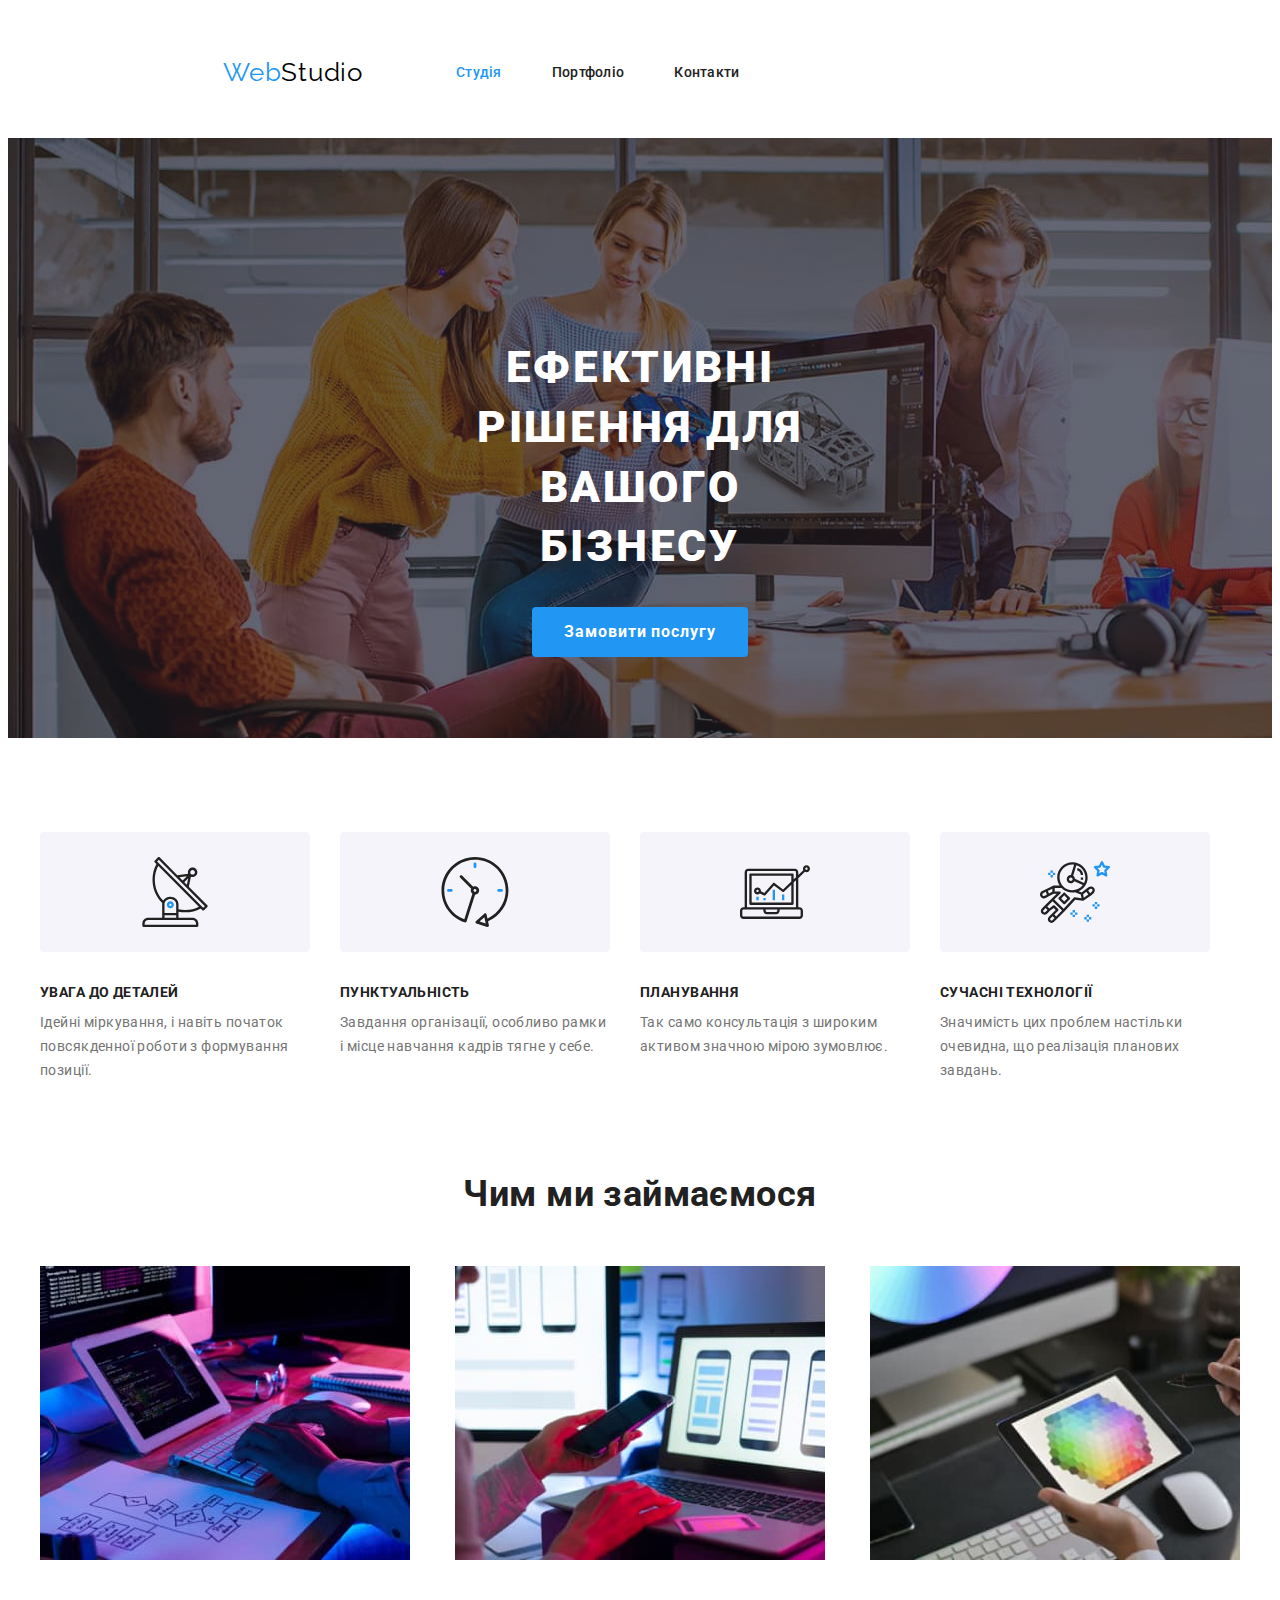
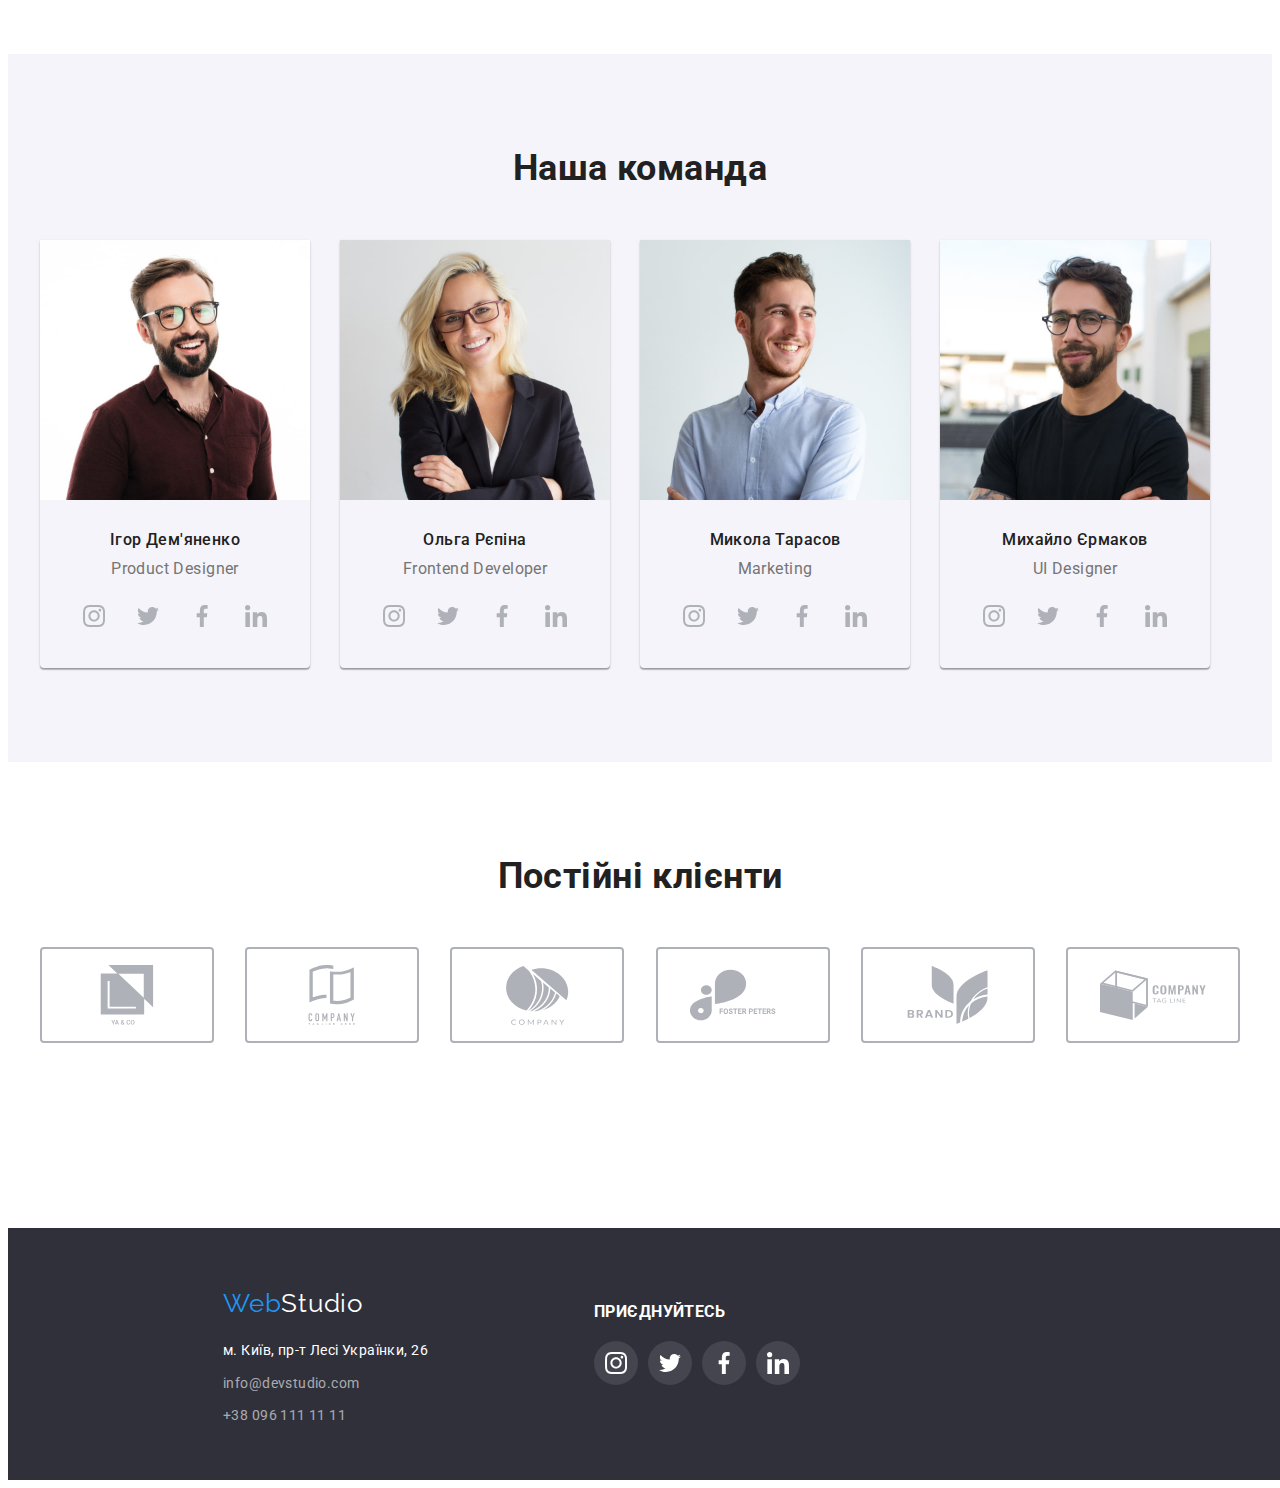
==== index.html @ d1b0ba89 "копія виконаного дз4" ====
<!DOCTYPE html>
<html lang="uk-UA">
<head>
	<meta charset="utf-8">
	<meta name="viewport" content="width=device-width, initial-scale=1">
	<title>Студія</title>
	<link rel="preconnect" href="https://fonts.googleapis.com">
	<link rel="preconnexct" href="https://fonts.gstatic.com" crossorigin>
	<link href="https://fonts.googleapis.com/css2?family=Raleway:wght@700&family=Roboto:wght@400;500;700;900&display=swap" rel="stylesheet">
	<link rel="stylesheet" href="https://cdnjs.cloudflare.com/ajax/libs/modern-normalize/1.1.0/modern-normalize.min.css" integrity="sha512-wpPYUAdjBVSE4KJnH1VR1HeZfpl1ub8YT/NKx4PuQ5NmX2tKuGu6U/JRp5y+Y8XG2tV+wKQpNHVUX03MfMFn9Q==" crossorigin="anonymous" referrerpolicy="no-referrer" />	
	<link rel="stylesheet" href="./css/main.css">
</head>

<body>
	<header>
		<div class="container-header">
			<nav class="site-nav">
				<a lang="en" href="./index.html"  class="logo"><span class="accent">Web</span>Studio</a>
				<ul class="ul-nav">
					<li class="item"><a href="./index.html" class="link current">Студія</a></li>
					<li class="item"><a href="./portfolio.html" class="link">Портфоліо</a></li>
					<li class="item"><a href="./portfolio.html" class="link">Контакти</a></li>
				</ul>
			</nav>
			<ul class="connection-nav">
				<li class="item">
					<a href="mailto:info@devstudio.com" class="link-connection">
						<svg class="svg-mail">
							<use href="./img/symbol-defs.svg#icon-mail"></use>
						</svg>
					info@devstudio.com</a>
				</li>
				<li class="item">
					<a href="tel:+380961111111" class="link-connection">
						<svg class="svg-tel">
							<use href="./img/symbol-defs.svg#icon-smartphone"></use>
						</svg>
					+38 096 111 11 11</a>
				</li>
			</ul>
		</div>
	</header>

	<main>
		<section class="section-hero">
			<h1 class="hero-title">Ефективні рішення для<br> вашого бізнесу</h1>
			<button type="button" class="button primary">Замовити послугу</button>
		</section>
		
		<section class="section-work">
			<div class="box container-work">
				<h2 class="section-title visually-hidden">Наші переваги</h2>
				<ul class="work-flex">
					<li class="flex-text icon-antenna">
						<svg class="svg-work">
							<use href="./img/symbol-defs.svg#icon-antenna"></use>
						</svg>
						<h3 class="work-title">УВАГА ДО ДЕТАЛЕЙ</h3>
						<p class="work-text">Ідейні міркування, і навіть початок повсякденної роботи з формування позиції.</p>
					</li>
					<li class="flex-text icon-clock">
						<svg class="svg-work">
							<use href="./img/symbol-defs.svg#icon-clock"></use>
						</svg>
						<h3 class="work-title">ПУНКТУАЛЬНІСТЬ</h3>
						<p class="work-text">Завдання організації, особливо рамки і місце навчання кадрів тягне у себе.</p>
					</li>
					<li class="flex-text icon-diagram">
						<svg class="svg-work">
							<use href="./svg/symbol-defs.svg#icon-diagram"></use>
						</svg>
						<h3 class="work-title">ПЛАНУВАННЯ</h3>
						<p class="work-text">Так само консультація з широким активом значною мірою зумовлює.</p>
					</li>
					<li class="flex-text icon-astronaut">
						<svg class="svg-work">
							<use href="./img/symbol-defs.svg#icon-astronaut"></use>
						</svg>
						<h3 class="work-title">СУЧАСНІ ТЕХНОЛОГІЇ</h3>
						<p class="work-text">Значимість цих проблем настільки очевидна, що реалізація планових завдань.</p>
					</li>
				</ul>
			</div>
		</section>

		<section class="section-about">
			<div class="box container-about">
				<h2 class="section-title">Чим ми займаємося</h2>
				<ul class="about-flex">
					<li class="flex-img"><img src="./img/box_1.jpg" alt="Монітор" width="370"></li>
					<li class="flex-img"><img src="./img/box_2.jpg" alt="Телефон" width="370"></li>
					<li class="flex-img"><img src="./img/box_3.jpg" alt="Планшет" width="370"></li>
				</ul>
			</div>
		</section>

		<section class="section-team">
			<div class="box container-team">
				<h2 class="section-title">Наша команда</h2>
				<ul class="team-flex">
					<li class="flex-name">
						<img src="./img/team_card_1.jpg" class="no-gap" alt="Ігор Демяненко" width="270">
						<h3 class="team-name">Ігор Дем'яненко</h3>
						<p class="team-position">Product Designer</p>
						<ul class="icon-enet">	
							<li class="icon-enet">
								<a href="" class="icon-insta">
									<svg class="svg">
										<use href="./img/symbol-defs.svg#icon-instagram"></use>
									</svg>
							    </a>
							</li>
							<li class="icon-enet">
								<a href="" class="icon-twit">
									<svg class="svg">
										<use href="./img/symbol-defs.svg#icon-twitter"></use>
									</svg>
								</a>
							</li>
							<li class="icon-enet">
								<a href="" class="icon-face">
									<svg class="svg">
										<use href="./img/symbol-defs.svg#icon-facebook"></use>
									</svg>
								</a>
							</li>
							<li class="icon-enet">
								<a href="" class="icon-link">
									<svg class="svg">
										<use href="./img/symbol-defs.svg#icon-linkedin"></use>
									</svg>
								</a>
							</li>
						</ul>
					</li>			
					<li class="flex-name">			
						<img src="./img/team_card_2.jpg" class="no-gap" alt="Ольга Рєпіна" width="270">
						<h3 class="team-name">Ольга Рєпіна</h3>
						<p class="team-position">Frontend Developer</p>
						<ul class="icon-enet">
							<li class="icon-enet">	
								<a href="" class="icon-insta">
									<svg class="svg">
										<use href="./img/symbol-defs.svg#icon-instagram"></use>
									</svg>
								</a>
							</li>
							<li class="icon-enet">
								<a href="" class="icon-twit">
									<svg class="svg">
										<use href="./img/symbol-defs.svg#icon-twitter"></use>
									</svg>
								</a>
							</li>
							<li class="icon-enet">
								<a href="" class="icon-face">
									<svg class="svg">
										<use href="./img/symbol-defs.svg#icon-facebook"></use>
									</svg>
								</a>
							</li>
							<li class="icon-enet">
								<a href="" class="icon-link">
									<svg class="svg">
										<use href="./img/symbol-defs.svg#icon-linkedin"></use>
									</svg>
								</a>
							</li>
						</ul>
					</li>
					<li class="flex-name">	
						<img src="./img/team_card_3.jpg" class="no-gap" alt="Микола Тарасов" width="270">
						<h3 class="team-name">Микола Тарасов</h3>
						<p class="team-position">Marketing</p>
						<ul class="icon-enet">
							<li class="icon-enet">
								<a href="" class="icon-insta">
									<svg class="svg">
										<use href="./img/symbol-defs.svg#icon-instagram"></use>
									</svg>
								</a>
							</li>
							<li class="icon-enet">
								<a href="" class="icon-twit">
									<svg class="svg">
										<use href="./img/symbol-defs.svg#icon-twitter"></use>
									</svg>
								</a>
							</li>
							<li class="icon-enet">
								<a href="" class="icon-face">
									<svg class="svg">
										<use href="./img/symbol-defs.svg#icon-facebook"></use>
									</svg>
								</a>
							</li>
							<li class="icon-enet">
								<a href="" class="icon-link">
									<svg class="svg">
										<use href="./img/symbol-defs.svg#icon-linkedin"></use>
									</svg>
								</a>
							</li>
						</ul>
					</li>
					<li class="flex-name">
						<img src="./img/team_card_4.jpg" class="no-gap" alt="Михайло Єрмаков" width="270">
						<h3 class="team-name">Михайло Єрмаков</h3>
						<p class="team-position">UI Designer</p>
						<ul class="icon-enet">
							<li class="icon-enet">
								<a href="" class="icon-insta">
									<svg class="svg">
										<use href="./img/symbol-defs.svg#icon-instagram"></use>
									</svg>
								</a>
							</li>
							<li class="icon-enet">
								<a href="" class="icon-twit">
									<svg class="svg">
										<use href="./img/symbol-defs.svg#icon-twitter"></use>
									</svg>
								</a>
							</li>
							<li class="icon-enet">
								<a href="" class="icon-face">
									<svg class="svg">
										<use href="./img/symbol-defs.svg#icon-facebook"></use>
									</svg>
								</a>
							</li>
							<li class="icon-enet">
								<a href="" class="icon-link">
									<svg class="svg">
										<use href="./img/symbol-defs.svg#icon-linkedin"></use>
									</svg>
								</a>
							</li>
						</ul>
					</li>	
				</ul>
			</div>
		</section>

		<section class="section-clients">
			<div class="container-clients">
				<h2 class="section-title">Постійні клієнти</h2>
				<ul class="clients-flex">
					<li class="flex-pic">
						<a class="clients" href="">
							<svg class="svg-clients">
								<use href="./img/symbol-defs.svg#icon-logo1"></use>
							</svg>
						</a>
					</li>
					<li class="flex-pic">
						<a class="clients" href="">
							<svg class="svg-clients">
								<use href="./img/symbol-defs.svg#icon-logo2"></use>
							</svg>
						</a>
					</li>
					<li class="flex-pic">
						<a class="clients" href="">
							<svg class="svg-clients">
								<use href="./img/symbol-defs.svg#icon-logo3"></use>
							</svg>
						</a>
					</li>
					<li class="flex-pic">
						<a class="clients" href="">
							<svg class="svg-clients">
								<use href="./img/symbol-defs.svg#icon-logo4"></use>
							</svg>
						</a>
					</li>
					<li class="flex-pic">
						<a class="clients" href="">
							<svg class="svg-clients">
								<use href="./img/symbol-defs.svg#icon-logo5"></use>
							</svg>
						</a>
					</li>
					<li class="flex-pic">
						<a class="clients" href="">
							<svg class="svg-clients">
								<use href="./img/symbol-defs.svg#icon-logo6"></use>
							</svg>
						</a>
					</li>
				</ul>
			</div>
		</section>
	</main>

	<footer class="footerr">
		<div class="container-footer">
			<a lang="en" href="./index.html" class="logo"><span class="accent">Web</span>Studio</a>
			<address>
				<ul>
					<li class="adress">м. Київ, пр-т Лесі Українки, 26</li>
					<li><a href="mailto:info@devstudio.com" class="contacts">info@devstudio.com</a></li>
					<li><a href="tel:+380961111111" class="contacts">+38 096 111 11 11</a></li>
				</ul>
			</address>
		</div>	
		
		<div class="conteiner-networks">
			<h3 class="foot-title">Приєднуйтесь</h3>
			<ul class="icon-enet">
				<li class="icon-enet">
					<a href="" class="insta">
						<svg class="svg">
							<use href="./img/symbol-defs.svg#icon-instagram"></use>
						</svg>
					</a>
				</li>
				<li class="icon-enet">
					<a href="" class="twit">
						<svg class="svg">
							<use href="./img/symbol-defs.svg#icon-twitter"></use>
						</svg>
					</a>
				</li>
				<li class="icon-enet">
					<a href="" class="face">
						<svg class="svg">
							<use href="./img/symbol-defs.svg#icon-facebook"></use>
						</svg>
					</a>
				</li>
				<li class="icon-enet">
					<a href="" class="linked">
						<svg class="svg">
							<use href="./img/symbol-defs.svg#icon-linkedin"></use>
						</svg>
					</a>
				</li>
			</ul>
		</div>
	</footer>
	
</body>
</html>
---- css/main.css ----
:root {
    --primary-text-color: #757575;
    --title-text-color: #212121;
    --accent-color: #2196F3;
    --background-color-h1: #FFFFFF;
    --hero-color: #2F303A;
    --background-color: #F5F4FA;
    --logo-color: #000000;
    --transparent-color: rgba(255, 255, 255, 0.6);
    --border-color: #EEEEEE;
    --gradient-color: rgba(47, 48, 58, 0.4);
    --clients-color: #AFB1B8;
    --icons: rgba(255, 255, 255, 0.1);
}


body {
    color: var(--primary-text-color);
    background-color: var(--background-color-h1);
    font-family: Roboto, sans-serif;
    font-size: 14px;
    letter-spacing: 0.03em;
}

ul {
    list-style: none;
    margin: 0;
    padding-left: 0;
    padding-right: 0;
}

a {
    text-decoration: none;
}


/* Conteiner */

.box {
    margin: 0 auto;
    width: 1200px;
    /* outline: 2px solid var(--accent-color); */
}

.container-header {
    display: flex;
    align-items: center;
    padding: 25px 215px;
    height: 80px;
    margin: 0 auto;
    width: 1600px;
    /* outline: 2px solid var(--accent-color); */
}

.container-footer {
    margin: 0 auto;
    width: 231px;
    margin: 60px 70px 60px 215px;
    /* outline: 2px solid var(--accent-color); */
}

.container-team {
    padding: 0 15px;
}


.container-clients {
    width: 1200px;
    height: 372px;
    /* outline: 2px solid var(--accent-color); */
    margin-left: auto;
    margin-right: auto;
    padding-left: 15px;
    padding-right: 15px;
    padding-top: 94px;
}


.box.container-work {
    width: 1200px;
    height: 248px;
    /* outline: 2px solid var(--accent-color); */
    margin-left: auto;
    margin-right: auto;
    margin: 94px auto;
    padding: 0 15px;
}


.container-about,
.container-project {
    margin: 94px auto;
    padding: 0 15px;
}

/* Sections */

.section-hero {
    background-color: var(--hero-color);
    text-align: center;
    max-width: 1600px;
    min-height: 600px;
    margin-left: auto;
    margin-right: auto;
    /* outline: 2px solid var(--accent-color); */
    background-image: linear-gradient(
    var(--gradient-color),
    var(--gradient-color)
    ),
    url(../img/hero.jpg);
}

.section-team {
    background-color: var(--background-color);
    padding-top: 94px;
    padding-bottom: 94px;
}

.section-title.visually-hidden,
.project-title.visually-hidden {
    position: absolute;
    width: 1px;
    height: 1px;
    margin: -1px;
    border: 0;
    padding: 0;
    white-space: nowrap;
    clip-path: inset(100%);
    clip: rect(0 0 0 0);
    overflow: hidden;
}

.section-title {
    color: var(--title-text-color);
    font-size: 36px;
    line-height: 1.16;
    text-align: center;
    margin-top: 0;
    margin-bottom: 50px;
}

 /*Header*/

 .site-nav {
    display: flex;
    align-items: center;
 }

 .ul-nav {
    display: flex;
 }

 .flex-inp {
    margin-right: 8px;
    margin-bottom: 50px;
 }

.work-flex {
    display: flex;
}

.flex-text {
    width: 270px;
    margin-right: 30px;
}

.link-connection {
    color: var(--primary-text-color);
    display: flex;
    padding-top: 32px;
    padding-bottom: 32px;
    font-weight: 500;
    line-height: 1.14;
    letter-spacing: 0.02em;
    text-decoration: none;
    /* align-items: center; */
}

.connection-nav {
    display: flex;
    margin-left: auto;
}


.clients-flex {
    display: flex;
    justify-content: space-between;
}





/* Tel and mail */

.link-connection {
    color: var(--clients-color);
    align-items: center;
}

.svg-mail {
    fill: currentColor;
    width: 16px;
    height: 12px;
    margin-right: 10px; 
}

.svg-tel {
    fill: currentColor;
    width: 10px;
    height: 16px;
    margin-right: 10px;
}


/* Clients */

.flex-pic {
    width: 170px;
    height: 92px;
    border-radius: 4px;
    border: 2px solid;
    border-color: var(--clients-color);
}

.clients {
    display: inline-block;
    padding: 16px 32px;
    color: var(--clients-color);
}

.svg-clients {
    fill: currentColor;
    width: 106px;
    height: 60px;
}

.flex-pic:hover,
.clients:hover {
    color: var(--accent-color);
    border-color: var(--accent-color);
    filter: drop-shadow(0px 4px 4px rgba(0, 0, 0, 0.25));
}




.svg-work {
    fill: currentColor;
    width: 70px;
    height: 70px;
    margin: 25px 100px;
}

.icon-astronaut,
.icon-diagram,
.icon-antenna,
.icon-clock {
    background-color: var(--background-color);
    width: 270px;
    height: 120px;
    border-radius: 4px;
}

.flex-text:nth-child(4n) {
    margin-right: 0;
}

.about-flex {
    display: flex;
    justify-content: space-between;
}

.flex-img {
    width: 370px;
    height: 294px;
}

.team-flex {
    display: flex;
}

.flex-name:nth-child(4n) {
    margin-right: 0;
}

.flex-name {
    width: 270px;
    padding-bottom: 30px;
    margin-right: 30px;
    border-radius: 0px 0px 4px 4px;
    box-shadow: 0px 1px 3px 
    rgba(0, 0, 0, 0.12), 0px 1px 1px 
    rgba(0, 0, 0, 0.14), 0px 2px 1px 
    rgba(0, 0, 0, 0.2);
}

.botton-flex {
    display: flex;
    justify-content: center;
}

/* Portfolio */

 .ul-flex {
    display: flex;
    flex-wrap: wrap;
    justify-content: space-between;
 }

 .flex-element {
    width: 370px;
    margin-bottom: 30px;
 }

 .flex-element:hover {
    box-shadow: 1px 4px 6px rgba(181, 73, 73, 0.16),
    0px 4px 4px rgba(0, 0, 0, 0.06),
    0px 1px 1px rgba(0, 0, 0, 0.12);
}
 
 .flex-element:nth-last-child(-n+3) {
    margin-bottom: 0;
 }

 .ul-nav .item + .item,
 .connection-nav .item+.item {
    margin-left: 50px;
 }
 

.logo {
    color: var(--logo-color);
    font-family: Raleway, sans-serif;
    font-size: 26px;
    line-height: 1.2;
    letter-spacing: 0.03em;
    text-decoration: none;
    margin-right: 93px;
}

.link {
    color: var(--title-text-color);
    display: block;
    padding-top: 32px;
    padding-bottom: 32px;
    font-weight: 500;
    line-height: 1.14;
    text-decoration: none;
    letter-spacing: 0.02em;
}



.link:hover,
.link:focus,
.contacts:hover,
.contacts:focus,
.link-connection:hover,
.link-connection:focus {
    color: var(--accent-color);
}

.accent {
    color: var(--accent-color);
}

.link.current {
    color: var(--accent-color);
}

.hero-title {
    color: var(--background-color-h1);
    font-weight: 900;
    font-size: 44px;
    line-height: 1.36;
    letter-spacing: 0.06em;
    text-transform: uppercase;
    margin: 0px 452px 30px;
    padding-top: 200px;
}

.work-title {
    color: var(--title-text-color);
    font-size: 14px;
    line-height: 1.14;
    text-transform: uppercase;
    margin-top: 30px;
    margin-bottom: 10px;
}

.work-text {
    line-height: 1.7;
    margin-top: 0px;
    margin-bottom: 0;
}

.team-name {
    color: var(--title-text-color);
    font-weight: 500;
    font-size: 16px;
    line-height: 1.19;
    margin-top: 30px;
    margin-bottom: 10px;
    text-align: center;
}

.team-position {
    font-size: 16px;
    line-height: 1.19;
    text-align: center;
    margin-bottom: 16px;
    margin-top: 10px;
}

.project-title {
    color: var(--title-text-color);
    font-size: 18px;
    line-height: 2;
    letter-spacing: 0.06em;
    margin: 0px 24px;
    padding-top: 20px;
}

.project-name {
    color: var(--primary-text-color);
    font-size: 16px;
    line-height: 1.88;  
    margin: 0px 24px 20px;
}

.no-gap {
  display: block;
}

.frame {
    min-height: 110px;
    border-bottom-width: 1px;
    border-bottom-style: solid;
    border-bottom-color: var(--border-color);
    border-right-width: 1px;
    border-right-style: solid;
    border-right-color: var(--border-color);
    border-left-width: 1px;
    border-left-style: solid;
    border-left-color: var(--border-color);
}


/* Button */

.button.primary {
    color: var(--background-color-h1);
    background-color: var(--accent-color);
    min-width: 216px;
    height: 50px;
    border-radius: 4px;
    font-weight: 700;
    font-size: 16px;
    line-height: 1.87;
    text-align: center;
    letter-spacing: 0.06em;
}

.button {
    color: var(--title-text-color);
    height: 38px;
    min-width: 67px;
    padding: 6px 22px;
    font-family: inherit;
    background-color: var(--background-color);
    border-radius: 4px;
    border: none;
    font-weight: 500;
    font-size: 16px;
    line-height: 1.62;
    text-align: center;
    cursor: pointer;
}

.button:hover,
.button:focus {
    color: var(--background-color-h1);
    background-color: var(--accent-color);
    filter: drop-shadow(0px 4px 4px rgba(0, 0, 0, 0.25));
}

.button.active {
    color: var(--background-color-h1);
    background-color: var(--accent-color);
    filter: drop-shadow(0px 4px 4px rgba(0, 0, 0, 0.25));
}




/* Footer */

.footerr {
    width: 1600px;
    height: 252px;
    margin-left: auto;
    margin-right: auto;
    background-color: var(--hero-color);
    display: flex;
}

.footerr .logo {
    color: var(--background-color-h1);
}

.conteiner-networks {
    display: flex;
    flex-direction:column;
    margin-top: 75px;
    margin-left: 70px;
}

.flex-networks {
    display: flex;
}

.foot-title {
    color: var(--background-color-h1);
    font-weight: 700;
    line-height: 1.15;
    text-transform: uppercase;
    margin-bottom: 20px;
    margin-top: 0;

}

.adress {
    color: var(--background-color-h1);
    font-style: normal;
    line-height: 1.7;
    text-decoration: none;
    margin-top: 20px;
    display: inline-block;
}

.contacts {
    line-height: 1.7;
    color: var(--transparent-color);
    font-style: normal;
    margin-top: 9px;
    display: inline-block;
}

.icon-enet {
    display: flex;
}

.insta,
.twit,
.face,
.linked {
    color: var(--background-color-h1);
    width: 44px;
    height: 44px;
    border-radius: 50%;
    background-color: var(--icons);
}

.icon-link,
.icon-face,
.icon-twit,
.icon-insta {
    color:var(--clients-color);
    width: 44px;
    height: 44px;
    border-radius: 50%;
}

.insta:hover,
.twit:hover,
.face:hover,
.linked:hover,
.icon-link:hover,
.icon-face:hover,
.icon-twit:hover,
.icon-insta:hover {
    color:var(--background-color-h1);
    background-color: var(--accent-color);
}

.svg {
    fill: currentColor;
    width: 22px;
    height: 22px;
    margin-left: 11px;
    margin-top: 11px;  
}

.icon-insta {
    margin-right: 10px;
    margin-left: 32px;
}

.insta,
.face,
.twit,
.icon-twit,
.icon-face {
    margin-right: 10px;
}

.icon-link {
    margin-right: 32px;
}
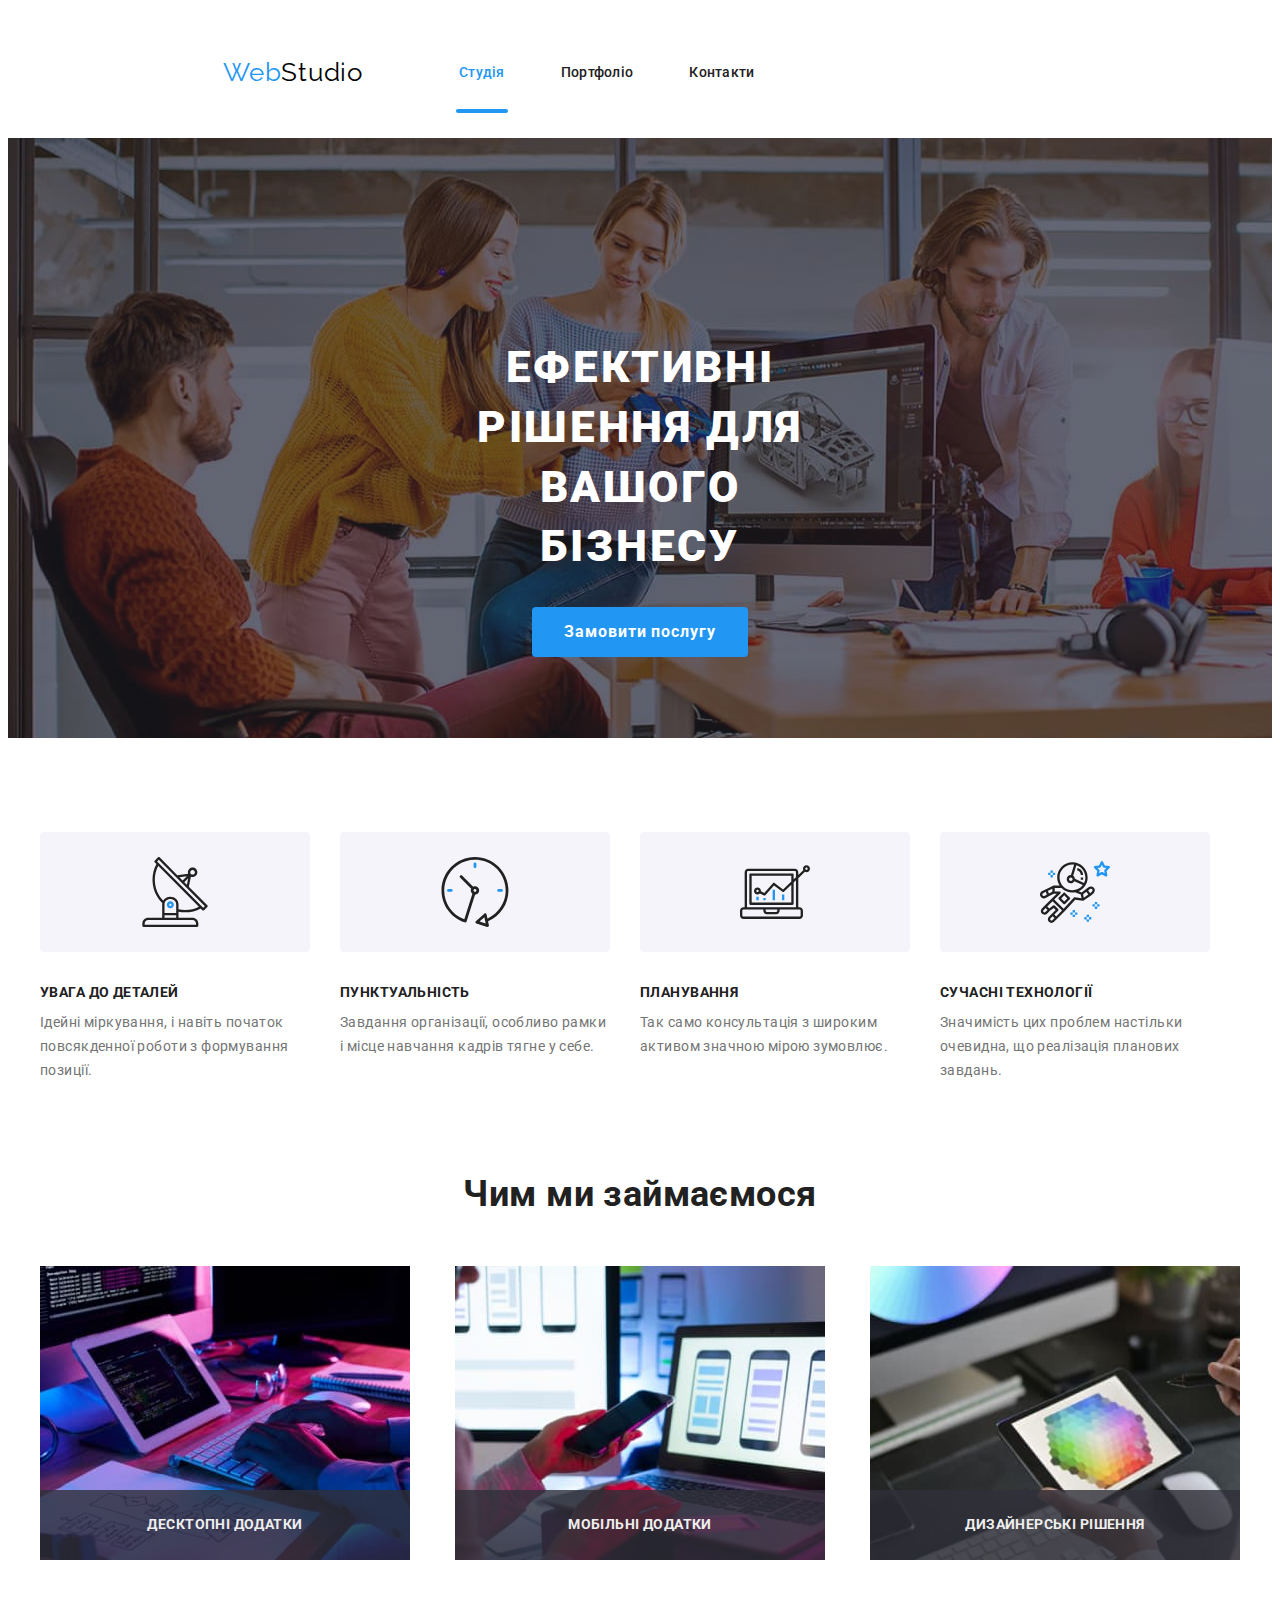
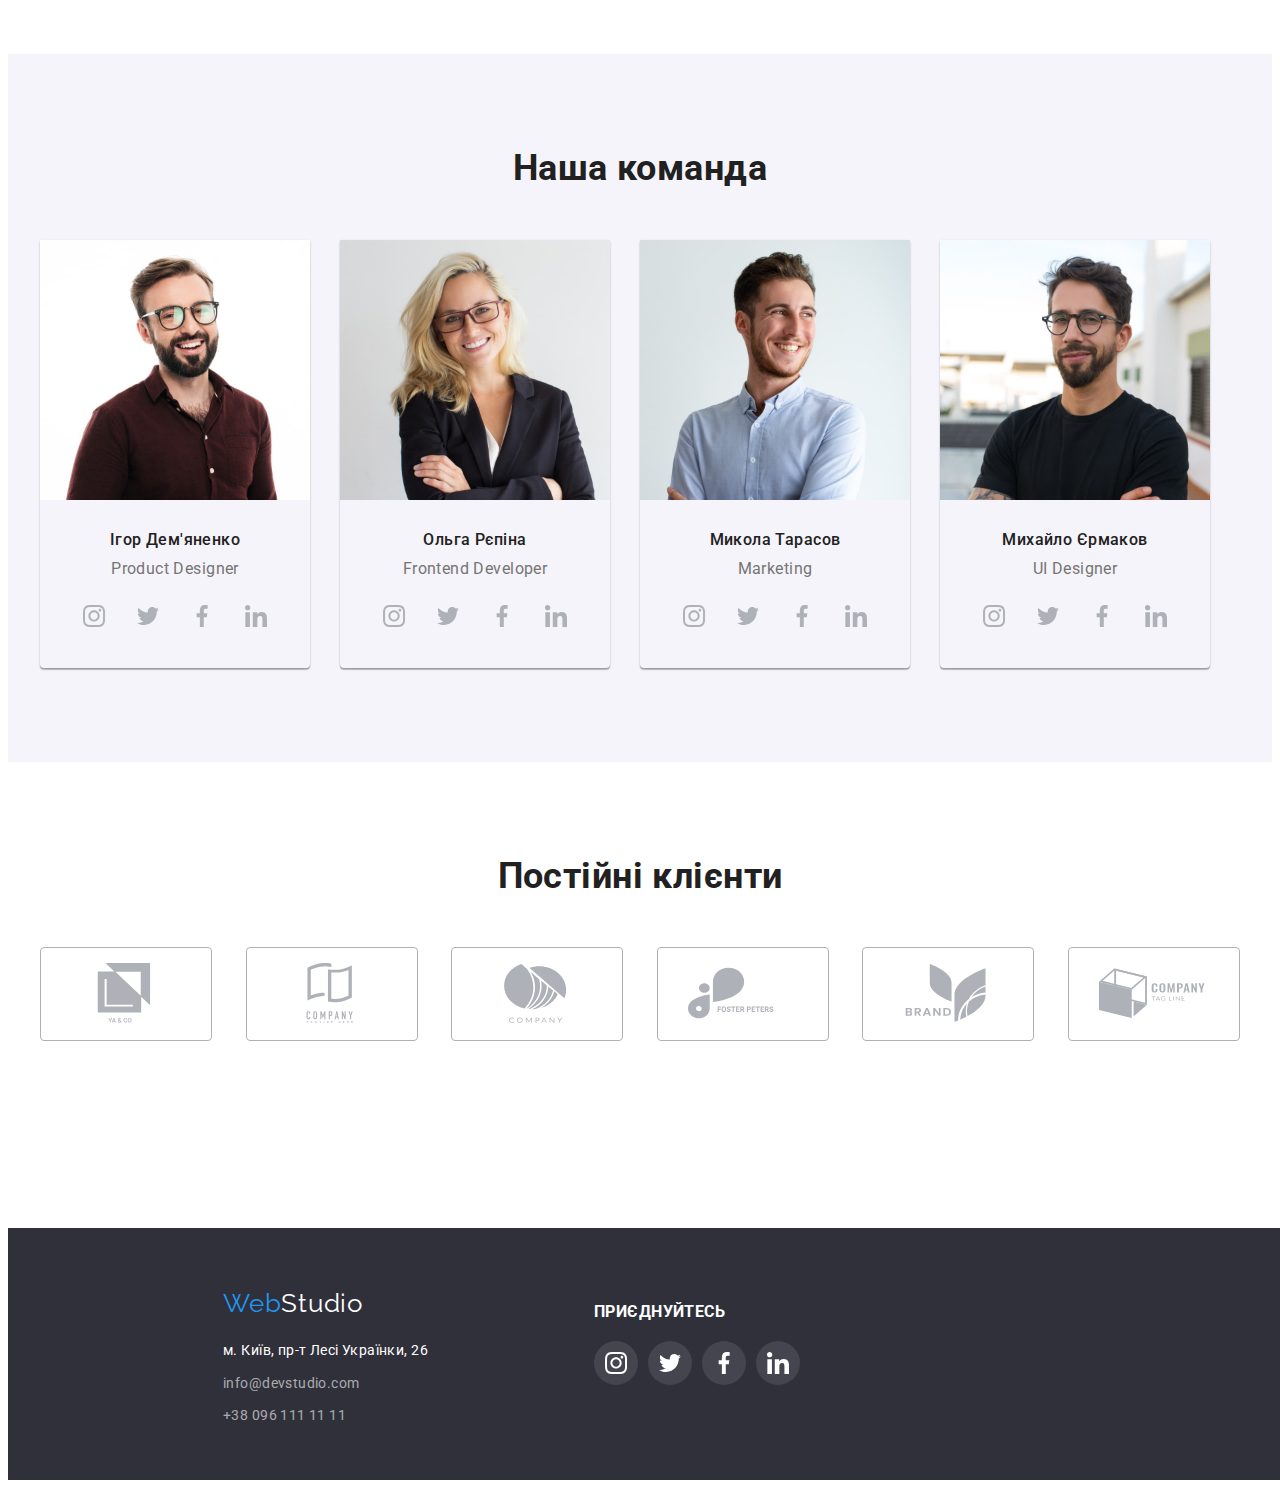
==== commit e4362663: "анімації" ====
--- a/index.html
+++ b/index.html
@@ -17,9 +17,9 @@
 			<nav class="site-nav">
 				<a lang="en" href="./index.html"  class="logo"><span class="accent">Web</span>Studio</a>
 				<ul class="ul-nav">
-					<li class="item"><a href="./index.html" class="link current">Студія</a></li>
-					<li class="item"><a href="./portfolio.html" class="link">Портфоліо</a></li>
-					<li class="item"><a href="./portfolio.html" class="link">Контакти</a></li>
+					<li class="item"><a href="./index.html" class="link current choice">Студія</a></li>
+					<li class="item"><a href="./portfolio.html" class="link current">Портфоліо</a></li>
+					<li class="item"><a href="./portfolio.html" class="link current">Контакти</a></li>
 				</ul>
 			</nav>
 			<ul class="connection-nav">
@@ -44,8 +44,18 @@
 	<main>
 		<section class="section-hero">
 			<h1 class="hero-title">Ефективні рішення для<br> вашого бізнесу</h1>
-			<button type="button" class="button primary">Замовити послугу</button>
-		</section>
+			<button data-modal-open type="button" class="button primary">Замовити послугу</button>
+		</section>
+
+		<div data-modal class="backdrop is-hidden">
+			<div class="modal">
+				<button class="button-svg" data-modal-close>
+					<svg class="svg-exit">
+						<use href="./img/symbol-defs1.svg#icon-close1"></use>
+					</svg>
+				</button>
+			</div>
+		</div>
 		
 		<section class="section-work">
 			<div class="box container-work">
@@ -87,9 +97,18 @@
 			<div class="box container-about">
 				<h2 class="section-title">Чим ми займаємося</h2>
 				<ul class="about-flex">
-					<li class="flex-img"><img src="./img/box_1.jpg" alt="Монітор" width="370"></li>
-					<li class="flex-img"><img src="./img/box_2.jpg" alt="Телефон" width="370"></li>
-					<li class="flex-img"><img src="./img/box_3.jpg" alt="Планшет" width="370"></li>
+					<div class="position-img">
+						<p class="title-position">Десктопні додатки</p>
+						<li class="flex-img"><img src="./img/box_1.jpg" alt="Монітор" width="370"></li>
+					</div>
+					<div class="position-img">
+						<p class="title-position">Мобільні додатки</p>
+						<li class="flex-img"><img src="./img/box_2.jpg" alt="Телефон" width="370"></li>
+					</div>
+					<div class="position-img">
+						<p class="title-position">Дизайнерські рішення</p>
+						<li class="flex-img"><img src="./img/box_3.jpg" alt="Планшет" width="370"></li>
+					</div>
 				</ul>
 			</div>
 		</section>
@@ -339,6 +358,6 @@
 			</ul>
 		</div>
 	</footer>
-	
+	<script src="./js/modal.js"></script>
 </body>
 </html>--- a/css/main.css
+++ b/css/main.css
@@ -2,15 +2,17 @@
     --primary-text-color: #757575;
     --title-text-color: #212121;
     --accent-color: #2196F3;
-    --background-color-h1: #FFFFFF;
+    --background-color-h1: #ffffff;
     --hero-color: #2F303A;
     --background-color: #F5F4FA;
     --logo-color: #000000;
     --transparent-color: rgba(255, 255, 255, 0.6);
     --border-color: #EEEEEE;
     --gradient-color: rgba(47, 48, 58, 0.4);
-    --clients-color: #AFB1B8;
+    --clients-color: rgb(175, 177, 184);
     --icons: rgba(255, 255, 255, 0.1);
+    --animation: cubic-bezier(0.4, 0, 0.2, 1);
+    --animation-color: rgba(33, 150, 243, 0.9);
 }
 
 
@@ -34,135 +36,9 @@
 }
 
 
-/* Conteiner */
-
-.box {
-    margin: 0 auto;
-    width: 1200px;
-    /* outline: 2px solid var(--accent-color); */
-}
-
-.container-header {
-    display: flex;
-    align-items: center;
-    padding: 25px 215px;
-    height: 80px;
-    margin: 0 auto;
-    width: 1600px;
-    /* outline: 2px solid var(--accent-color); */
-}
-
-.container-footer {
-    margin: 0 auto;
-    width: 231px;
-    margin: 60px 70px 60px 215px;
-    /* outline: 2px solid var(--accent-color); */
-}
-
-.container-team {
-    padding: 0 15px;
-}
-
-
-.container-clients {
-    width: 1200px;
-    height: 372px;
-    /* outline: 2px solid var(--accent-color); */
-    margin-left: auto;
-    margin-right: auto;
-    padding-left: 15px;
-    padding-right: 15px;
-    padding-top: 94px;
-}
-
-
-.box.container-work {
-    width: 1200px;
-    height: 248px;
-    /* outline: 2px solid var(--accent-color); */
-    margin-left: auto;
-    margin-right: auto;
-    margin: 94px auto;
-    padding: 0 15px;
-}
-
-
-.container-about,
-.container-project {
-    margin: 94px auto;
-    padding: 0 15px;
-}
-
-/* Sections */
-
-.section-hero {
-    background-color: var(--hero-color);
-    text-align: center;
-    max-width: 1600px;
-    min-height: 600px;
-    margin-left: auto;
-    margin-right: auto;
-    /* outline: 2px solid var(--accent-color); */
-    background-image: linear-gradient(
-    var(--gradient-color),
-    var(--gradient-color)
-    ),
-    url(../img/hero.jpg);
-}
-
-.section-team {
-    background-color: var(--background-color);
-    padding-top: 94px;
-    padding-bottom: 94px;
-}
-
-.section-title.visually-hidden,
-.project-title.visually-hidden {
-    position: absolute;
-    width: 1px;
-    height: 1px;
-    margin: -1px;
-    border: 0;
-    padding: 0;
-    white-space: nowrap;
-    clip-path: inset(100%);
-    clip: rect(0 0 0 0);
-    overflow: hidden;
-}
-
-.section-title {
-    color: var(--title-text-color);
-    font-size: 36px;
-    line-height: 1.16;
-    text-align: center;
-    margin-top: 0;
-    margin-bottom: 50px;
-}
+
 
  /*Header*/
-
- .site-nav {
-    display: flex;
-    align-items: center;
- }
-
- .ul-nav {
-    display: flex;
- }
-
- .flex-inp {
-    margin-right: 8px;
-    margin-bottom: 50px;
- }
-
-.work-flex {
-    display: flex;
-}
-
-.flex-text {
-    width: 270px;
-    margin-right: 30px;
-}
 
 .link-connection {
     color: var(--primary-text-color);
@@ -173,36 +49,253 @@
     line-height: 1.14;
     letter-spacing: 0.02em;
     text-decoration: none;
-    /* align-items: center; */
-}
-
-.connection-nav {
-    display: flex;
-    margin-left: auto;
-}
-
-
-.clients-flex {
-    display: flex;
-    justify-content: space-between;
-}
-
+    align-items: center;
+    transition: color 250ms var(--animation);
+}
+
+.contacts {
+    line-height: 1.7;
+    color: var(--transparent-color);
+    font-style: normal;
+    margin-top: 9px;
+    display: inline-block;
+    transition: color 250ms var(--animation);
+}
+
+ .link:hover,
+ .link:focus,
+ .contacts:hover,
+ .contacts:focus,
+ .link-connection:hover,
+ .link-connection:focus {
+     color: var(--accent-color);
+ }
+
+.link {
+    color: var(--title-text-color);
+    display: block;
+    padding: 32px 3px;
+    padding-bottom: 32px;
+    font-weight: 500;
+    line-height: 1.14;
+    text-decoration: none;
+    letter-spacing: 0.02em;
+    transition: color 250ms var(--animation);
+}
+
+.site-nav {
+    display: flex;
+    align-items: center;
+}
+
+ .connection-nav {
+     display: flex;
+     margin-left: auto;
+ }
+
+ .logo {
+     color: var(--logo-color);
+     font-family: Raleway, sans-serif;
+     font-size: 26px;
+     line-height: 1.2;
+     letter-spacing: 0.03em;
+     text-decoration: none;
+     margin-right: 93px;
+ }
+
+ .ul-nav {
+     display: flex;
+ }
+
+ .accent {
+     color: var(--accent-color);
+ }
+
+
+ .section-title.visually-hidden,
+ .project-title.visually-hidden {
+     position: absolute;
+     width: 1px;
+     height: 1px;
+     margin: -1px;
+     border: 0;
+     padding: 0;
+     white-space: nowrap;
+     clip-path: inset(100%);
+     clip: rect(0 0 0 0);
+     overflow: hidden;
+ }
+
+ .section-title {
+     color: var(--title-text-color);
+     font-size: 36px;
+     line-height: 1.16;
+     text-align: center;
+     margin-top: 0;
+     margin-bottom: 50px;
+ }
+
+ .box {
+     margin: 0 auto;
+     width: 1200px;
+ }
+
+ .container-header {
+     display: flex;
+     align-items: center;
+     padding: 25px 215px;
+     height: 80px;
+     margin: 0 auto;
+     width: 1600px;
+ }
+
+
+  .choice.current::after {
+      position: absolute;
+      content: "";
+      background-color: var(--accent-color);
+      width: 100%;
+      height: 4px;
+      bottom: 0;
+      left: 0;
+      border-radius: 2px;
+      opacity: 1;
+  }
+
+  .link.current.choice {
+      color: var(--accent-color);
+      position: relative;
+  }
+
+
+ .current::after {
+    position: absolute;
+    content: "";
+    transition: opacity 250ms var(--animation);
+    background-color: var(--accent-color);
+    width: 100%;
+    height: 4px;
+    bottom: 0;
+    left: 0;
+    border-radius: 2px; 
+    opacity: 0;
+ }
+
+ .current:hover::after,
+ .current:focus::after {
+     color: var(--accent-color);
+     opacity: 1;
+ }
+
+ .current {
+     position: relative;
+ }
+
+
+
+
+
+ /* Hero */
+
+
+ .hero-title {
+     color: var(--background-color-h1);
+     font-weight: 900;
+     font-size: 44px;
+     line-height: 1.36;
+     letter-spacing: 0.06em;
+     text-transform: uppercase;
+     margin: 0px 452px 30px;
+     padding-top: 200px;
+ }
+
+ .section-hero {
+     background-color: var(--hero-color);
+     text-align: center;
+     max-width: 1600px;
+     min-height: 600px;
+     margin-left: auto;
+     margin-right: auto;
+     background-image: 
+     linear-gradient(var(--gradient-color),
+     var(--gradient-color)),
+     url(../img/hero.jpg);
+ }
+
+
+
+ /* Modal */
+
+
+ .backdrop {
+    position: fixed;
+    top: 0;
+    left: 0;
+    width: 100%;
+    height: 100%;
+    z-index: 2;
+    background-color: rgba(0, 0, 0, 0.2);
+    opacity: 1;
+    transition: opacity 250ms var(--animation);
+ }
+
+ .backdrop.is-hidden .modal {
+    transform: translate(-50%, -50%) scale(0.8);
+ }
+
+ .modal {
+    position: absolute;
+    width: 528px;
+    height: 581px;
+    transform: translate(-50%, -50%) scale(1);
+    top: 50%;
+    left: 50%;
+    padding: 8px;
+    background-color: var(--background-color-h1);
+    box-shadow: 0px 1px 3px rgba(0, 0, 0, 0.12), 
+    0px 1px 1px rgba(0, 0, 0, 0.14), 
+    0px 2px 1px rgba(0, 0, 0, 0.2);
+    border-radius: 4px;
+}
+
+.backdrop.is-hidden {
+    opacity: 0;
+    pointer-events: none;
+}
+
+.button-svg {
+    position: absolute;
+    display: flex;
+    align-items: center;
+    justify-content: center;
+    padding: 0;
+    margin-top: 8px;
+    margin-right: 8px;
+    right: 0;
+    top: 0;
+    border-radius: 50%;
+    width: 30px;
+    height: 30px;
+    border-color:rgba(0, 0, 0, 0.1);
+    background-color: var(--background-color-h1);
+}
+
+.svg-exit {
+    width: 18px;
+    height: 18px;
+}
 
 
 
 
 /* Tel and mail */
 
-.link-connection {
-    color: var(--clients-color);
-    align-items: center;
-}
 
 .svg-mail {
     fill: currentColor;
     width: 16px;
     height: 12px;
-    margin-right: 10px; 
+    margin-right: 10px;
 }
 
 .svg-tel {
@@ -213,37 +306,8 @@
 }
 
 
-/* Clients */
-
-.flex-pic {
-    width: 170px;
-    height: 92px;
-    border-radius: 4px;
-    border: 2px solid;
-    border-color: var(--clients-color);
-}
-
-.clients {
-    display: inline-block;
-    padding: 16px 32px;
-    color: var(--clients-color);
-}
-
-.svg-clients {
-    fill: currentColor;
-    width: 106px;
-    height: 60px;
-}
-
-.flex-pic:hover,
-.clients:hover {
-    color: var(--accent-color);
-    border-color: var(--accent-color);
-    filter: drop-shadow(0px 4px 4px rgba(0, 0, 0, 0.25));
-}
-
-
-
+
+/* Наші переваги */
 
 .svg-work {
     fill: currentColor;
@@ -262,122 +326,35 @@
     border-radius: 4px;
 }
 
+.box.container-work {
+    width: 1200px;
+    height: 248px;
+    margin-left: auto;
+    margin-right: auto;
+    margin: 94px auto;
+    padding: 0 15px;
+}
+
 .flex-text:nth-child(4n) {
     margin-right: 0;
 }
 
-.about-flex {
-    display: flex;
-    justify-content: space-between;
-}
-
-.flex-img {
-    width: 370px;
-    height: 294px;
-}
-
-.team-flex {
-    display: flex;
-}
-
-.flex-name:nth-child(4n) {
-    margin-right: 0;
-}
-
-.flex-name {
+.work-flex {
+    display: flex;
+}
+
+.flex-text {
     width: 270px;
-    padding-bottom: 30px;
     margin-right: 30px;
-    border-radius: 0px 0px 4px 4px;
-    box-shadow: 0px 1px 3px 
-    rgba(0, 0, 0, 0.12), 0px 1px 1px 
-    rgba(0, 0, 0, 0.14), 0px 2px 1px 
-    rgba(0, 0, 0, 0.2);
-}
-
-.botton-flex {
-    display: flex;
-    justify-content: center;
-}
-
-/* Portfolio */
-
- .ul-flex {
-    display: flex;
-    flex-wrap: wrap;
-    justify-content: space-between;
- }
-
- .flex-element {
-    width: 370px;
-    margin-bottom: 30px;
- }
-
- .flex-element:hover {
-    box-shadow: 1px 4px 6px rgba(181, 73, 73, 0.16),
-    0px 4px 4px rgba(0, 0, 0, 0.06),
-    0px 1px 1px rgba(0, 0, 0, 0.12);
-}
- 
- .flex-element:nth-last-child(-n+3) {
-    margin-bottom: 0;
- }
-
- .ul-nav .item + .item,
- .connection-nav .item+.item {
-    margin-left: 50px;
- }
- 
-
-.logo {
-    color: var(--logo-color);
-    font-family: Raleway, sans-serif;
-    font-size: 26px;
-    line-height: 1.2;
-    letter-spacing: 0.03em;
-    text-decoration: none;
-    margin-right: 93px;
-}
-
-.link {
-    color: var(--title-text-color);
-    display: block;
-    padding-top: 32px;
-    padding-bottom: 32px;
-    font-weight: 500;
-    line-height: 1.14;
-    text-decoration: none;
-    letter-spacing: 0.02em;
-}
-
-
-
-.link:hover,
-.link:focus,
-.contacts:hover,
-.contacts:focus,
-.link-connection:hover,
-.link-connection:focus {
-    color: var(--accent-color);
-}
-
-.accent {
-    color: var(--accent-color);
-}
-
-.link.current {
-    color: var(--accent-color);
-}
-
-.hero-title {
-    color: var(--background-color-h1);
-    font-weight: 900;
-    font-size: 44px;
-    line-height: 1.36;
-    letter-spacing: 0.06em;
-    text-transform: uppercase;
-    margin: 0px 452px 30px;
-    padding-top: 200px;
+}
+
+.work-flex {
+    display: flex;
+}
+
+.flex-text {
+    width: 270px;
+    margin-right: 30px;
 }
 
 .work-title {
@@ -394,6 +371,59 @@
     margin-top: 0px;
     margin-bottom: 0;
 }
+
+
+
+/* Чим займаємось */
+
+.about-flex {
+    display: flex;
+    justify-content: space-between;
+}
+
+.position-img {
+    position: relative;
+    display: flex;
+    justify-content: center;
+}
+
+.position-img::before {
+    content: "";
+    position: absolute;
+    display: inline-block;
+    width: 100%;
+    height: 70px;
+    opacity: 0.8;
+    background-color: #2F303A;
+    bottom: 0;
+}
+
+.title-position {
+    position: absolute;
+    color: var(--border-color); 
+    font-weight: 700;
+    line-height: 1.14;
+    text-transform: uppercase;
+    bottom: 0;
+    margin-bottom: 27px;
+}
+
+
+.flex-img {
+    width: 370px;
+    height: 294px;
+}
+
+.container-about,
+.container-project {
+    margin: 94px auto;
+    padding: 0 15px;
+}
+
+
+
+
+/* Team */
 
 .team-name {
     color: var(--title-text-color);
@@ -413,38 +443,124 @@
     margin-top: 10px;
 }
 
-.project-title {
-    color: var(--title-text-color);
-    font-size: 18px;
-    line-height: 2;
-    letter-spacing: 0.06em;
-    margin: 0px 24px;
-    padding-top: 20px;
-}
-
-.project-name {
-    color: var(--primary-text-color);
-    font-size: 16px;
-    line-height: 1.88;  
-    margin: 0px 24px 20px;
-}
-
-.no-gap {
-  display: block;
-}
-
-.frame {
-    min-height: 110px;
-    border-bottom-width: 1px;
-    border-bottom-style: solid;
-    border-bottom-color: var(--border-color);
-    border-right-width: 1px;
-    border-right-style: solid;
-    border-right-color: var(--border-color);
-    border-left-width: 1px;
-    border-left-style: solid;
-    border-left-color: var(--border-color);
-}
+.container-team {
+    padding: 0 15px;
+}
+
+
+.icon-link,
+.icon-face,
+.icon-twit,
+.icon-insta {
+    color:var(--clients-color);
+    width: 44px;
+    height: 44px;
+    border-radius: 50%;
+    transition: color 250ms var(--animation),
+    background-color 250ms var(--animation);
+}
+
+.insta:hover,
+.twit:hover,
+.face:hover,
+.linked:hover,
+.icon-link:hover,
+.icon-face:hover,
+.icon-twit:hover,
+.icon-insta:hover {
+    color:var(--background-color-h1);
+    background-color: var(--accent-color);
+}
+
+.svg {
+    fill: currentColor;
+    width: 22px;
+    height: 22px;
+    margin-left: 11px;
+    margin-top: 11px;  
+}
+
+
+.icon-insta {
+    margin-right: 10px;
+    margin-left: 32px;
+}
+
+.team-flex {
+    display: flex;
+}
+
+.section-team {
+    background-color: var(--background-color);
+    padding-top: 94px;
+    padding-bottom: 94px;
+}
+
+.flex-name:nth-child(4n) {
+    margin-right: 0;
+}
+
+.flex-name {
+    width: 270px;
+    padding-bottom: 30px;
+    margin-right: 30px;
+    border-radius: 0px 0px 4px 4px;
+    box-shadow: 0px 1px 3px rgba(0, 0, 0, 0.12), 0px 1px 1px rgba(0, 0, 0, 0.14), 0px 2px 1px rgba(0, 0, 0, 0.2);
+}
+
+
+
+
+/* Clients */
+
+
+.container-clients {
+    width: 1200px;
+    height: 372px;
+    margin-left: auto;
+    margin-right: auto;
+    padding-left: 15px;
+    padding-right: 15px;
+    padding-top: 94px;
+}
+
+.svg-clients {
+    fill: currentColor;
+    width: 106px;
+    height: 60px;
+}
+
+.flex-pic {
+    width: 170px;
+    height: 92px;
+    border-radius: 4px;
+    border: 1px solid;
+    border-color: var(--clients-color);
+    transition: border-color 250ms var(--animation);
+}
+
+.clients {
+    display: flex;
+    padding: 15px 30px;
+    color: var(--clients-color);
+    transition: color 250ms var(--animation);
+    
+}
+
+.flex-pic:hover,
+.flex-pic:focus,
+.clients:hover,
+.clients:focus {
+    color: var(--accent-color);
+    border-color: var(--accent-color);
+}
+
+.clients-flex {
+    display: flex;
+    justify-content: space-between;
+}
+
+
 
 
 /* Button */
@@ -476,6 +592,9 @@
     line-height: 1.62;
     text-align: center;
     cursor: pointer;
+    transition: color 250ms var(--animation),
+    background-color 250ms var(--animation),
+    filter 250ms var(--animation);
 }
 
 .button:hover,
@@ -491,10 +610,138 @@
     filter: drop-shadow(0px 4px 4px rgba(0, 0, 0, 0.25));
 }
 
+.flex-inp {
+    margin-right: 8px;
+    margin-bottom: 50px;
+}
+
+.botton-flex {
+    display: flex;
+    justify-content: center;
+}
+
+.button:active {
+    box-shadow: inset 3px 3px 3px 3px hsla(0, 0%, 0%, .3);
+}
+
+
+
+
+/* Portfolio */
+
+
+.ul-flex {
+    display: flex;
+    flex-wrap: wrap;
+    justify-content: space-between;  
+}
+
+.animation-overlay {
+    content: "";
+    position: absolute;
+    width: 100%;
+    height: 100%;
+    opacity: 0;
+    transition: 
+    transform 250ms var(--animation);
+    transform: translateY(100%);
+    background-color: var(--animation-color); 
+}
+
+.animation-img {
+    position: relative;
+    overflow: hidden;
+}
+
+.animation-img:hover .animation-overlay {
+    opacity: 1;
+    transform: translateY(0);
+}
+
+.animation-text {
+    display: inline-block;
+    padding: 63px 24px; 
+    margin: 0; 
+    width: 370px;
+    height: 294px;  
+    font-size: 18px;
+    line-height: 1.55;
+    color: var(--background-color-h1);
+}
+
+.animation-overlay {
+    position: absolute;
+    top: 0px;
+    right: 0px;
+    transform: translate(-50%, -50%),
+    translateY(100%);
+    opacity: 0;
+    transition: opacity 250ms var(--animation),
+    transform 250ms var(--animation);;
+}
+
+.flex-element:hover .animation-overlay {
+    opacity: 1;
+}
+
+
+.flex-element {
+    margin-bottom: 30px;
+    position: relative;
+    width: 370px;
+    display: flex;
+    justify-content: center;
+    transition: box-shadow 250ms var(--animation);
+    border-bottom-width: 1px;
+    border-bottom-style: solid;
+    border-bottom-color: var(--border-color);
+    border-right-width: 1px;
+    border-right-style: solid;
+    border-right-color: var(--border-color);
+    border-left-width: 1px;
+    border-left-style: solid;
+    border-left-color: var(--border-color);
+}
+
+.flex-element:hover {
+    box-shadow: 1px 4px 6px rgba(181, 73, 73, 0.16),
+        0px 4px 4px rgba(0, 0, 0, 0.06),
+        0px 1px 1px rgba(0, 0, 0, 0.12);
+}
+
+.flex-element:nth-last-child(-n+3) {
+    margin-bottom: 0;
+}
+
+.ul-nav .item+.item,
+.connection-nav .item+.item {
+    margin-left: 50px;
+}
+
+.project-title {
+    color: var(--title-text-color);
+    font-size: 18px;
+    line-height: 2;
+    letter-spacing: 0.06em;
+    margin: 20px 24px 0px;
+}
+
+.project-name {
+    color: var(--primary-text-color);
+    font-size: 16px;
+    line-height: 1.88;
+    margin: 0px 24px 20px;
+}
+
+.no-gap {
+    display: block;
+}
+
 
 
 
 /* Footer */
+
 
 .footerr {
     width: 1600px;
@@ -509,16 +756,19 @@
     color: var(--background-color-h1);
 }
 
+.container-footer {
+    margin: 0 auto;
+    width: 231px;
+    margin: 60px 70px 60px 215px;
+}
+
 .conteiner-networks {
     display: flex;
-    flex-direction:column;
+    flex-direction: column;
     margin-top: 75px;
     margin-left: 70px;
 }
 
-.flex-networks {
-    display: flex;
-}
 
 .foot-title {
     color: var(--background-color-h1);
@@ -527,7 +777,6 @@
     text-transform: uppercase;
     margin-bottom: 20px;
     margin-top: 0;
-
 }
 
 .adress {
@@ -537,18 +786,6 @@
     text-decoration: none;
     margin-top: 20px;
     display: inline-block;
-}
-
-.contacts {
-    line-height: 1.7;
-    color: var(--transparent-color);
-    font-style: normal;
-    margin-top: 9px;
-    display: inline-block;
-}
-
-.icon-enet {
-    display: flex;
 }
 
 .insta,
@@ -560,41 +797,11 @@
     height: 44px;
     border-radius: 50%;
     background-color: var(--icons);
-}
-
-.icon-link,
-.icon-face,
-.icon-twit,
-.icon-insta {
-    color:var(--clients-color);
-    width: 44px;
-    height: 44px;
-    border-radius: 50%;
-}
-
-.insta:hover,
-.twit:hover,
-.face:hover,
-.linked:hover,
-.icon-link:hover,
-.icon-face:hover,
-.icon-twit:hover,
-.icon-insta:hover {
-    color:var(--background-color-h1);
-    background-color: var(--accent-color);
-}
-
-.svg {
-    fill: currentColor;
-    width: 22px;
-    height: 22px;
-    margin-left: 11px;
-    margin-top: 11px;  
-}
-
-.icon-insta {
-    margin-right: 10px;
-    margin-left: 32px;
+    transition: background-color 250ms var(--animation);
+}
+
+.icon-enet {
+    display: flex;
 }
 
 .insta,
@@ -608,3 +815,4 @@
 .icon-link {
     margin-right: 32px;
 }
+
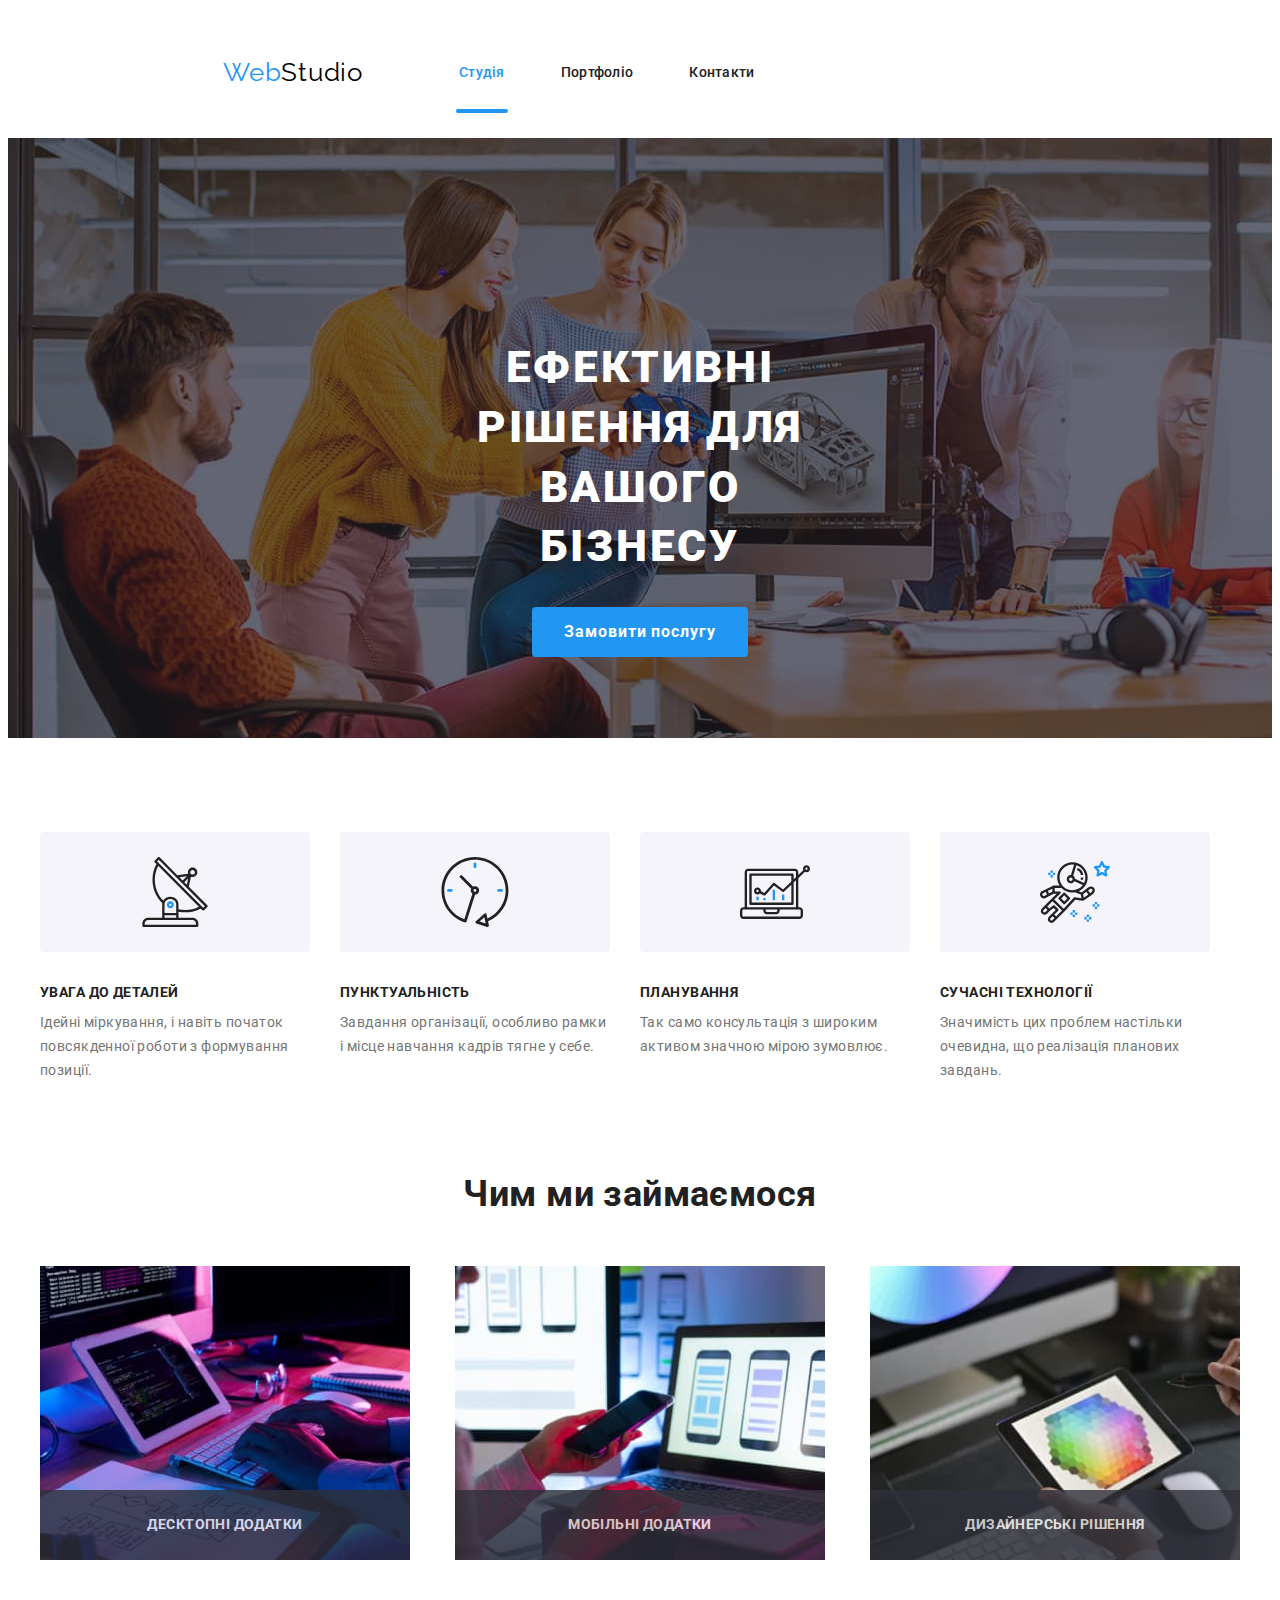
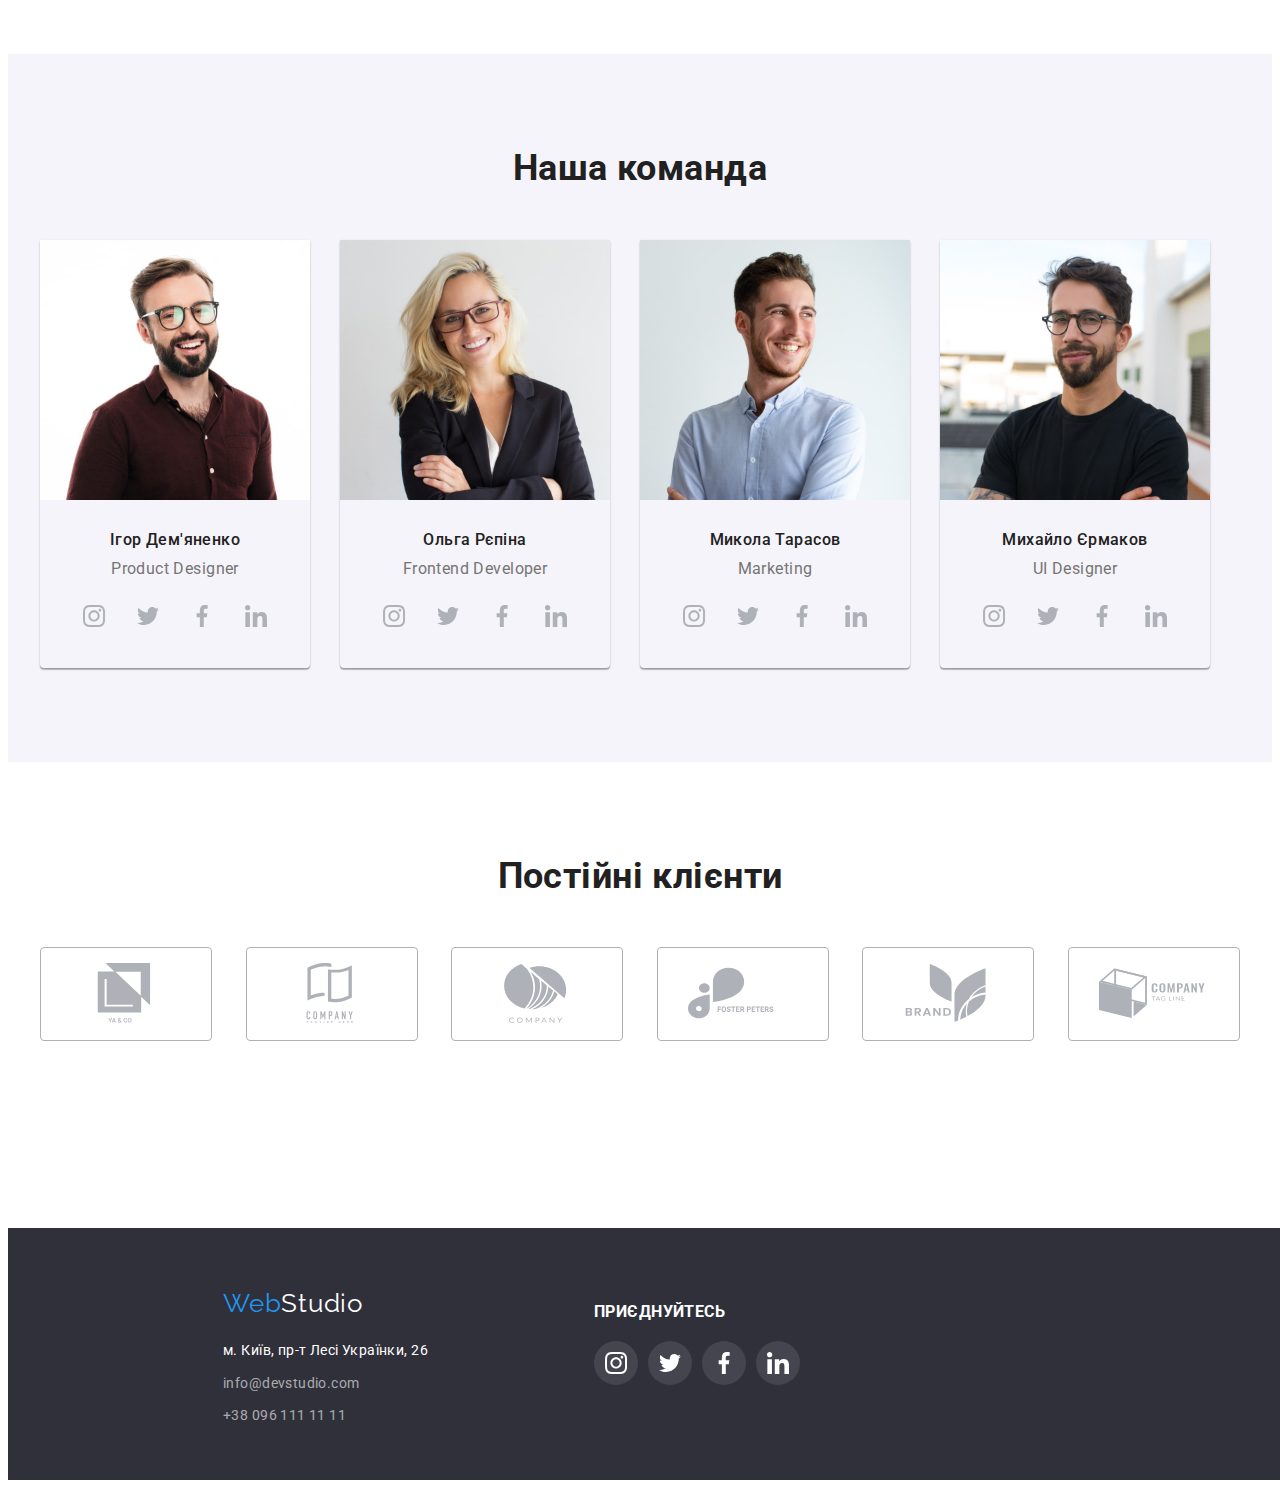
==== commit 4567a4c6: "діви прибрані з ул" ====
--- a/index.html
+++ b/index.html
@@ -97,18 +97,18 @@
 			<div class="box container-about">
 				<h2 class="section-title">Чим ми займаємося</h2>
 				<ul class="about-flex">
-					<div class="position-img">
+					<li class="flex-img">
+						<img src="./img/box_1.jpg" alt="Монітор" width="370">
 						<p class="title-position">Десктопні додатки</p>
-						<li class="flex-img"><img src="./img/box_1.jpg" alt="Монітор" width="370"></li>
-					</div>
-					<div class="position-img">
+					</li>
+					<li class="flex-img">
+						<img src="./img/box_2.jpg" alt="Телефон" width="370">
 						<p class="title-position">Мобільні додатки</p>
-						<li class="flex-img"><img src="./img/box_2.jpg" alt="Телефон" width="370"></li>
-					</div>
-					<div class="position-img">
+					</li>
+					<li class="flex-img">
+						<img src="./img/box_3.jpg" alt="Планшет" width="370">
 						<p class="title-position">Дизайнерські рішення</p>
-						<li class="flex-img"><img src="./img/box_3.jpg" alt="Планшет" width="370"></li>
-					</div>
+					</li>
 				</ul>
 			</div>
 		</section>
--- a/css/main.css
+++ b/css/main.css
@@ -387,16 +387,6 @@
     justify-content: center;
 }
 
-.position-img::before {
-    content: "";
-    position: absolute;
-    display: inline-block;
-    width: 100%;
-    height: 70px;
-    opacity: 0.8;
-    background-color: #2F303A;
-    bottom: 0;
-}
 
 .title-position {
     position: absolute;
@@ -405,11 +395,19 @@
     line-height: 1.14;
     text-transform: uppercase;
     bottom: 0;
-    margin-bottom: 27px;
+    margin: 0;
+    width: 100%;
+    height: 70px;
+    opacity: 0.8;
+    background-color: #2F303A;
+    display: flex;
+    align-items: center;
+    justify-content: center;
 }
 
 
 .flex-img {
+    position: relative;
     width: 370px;
     height: 294px;
 }
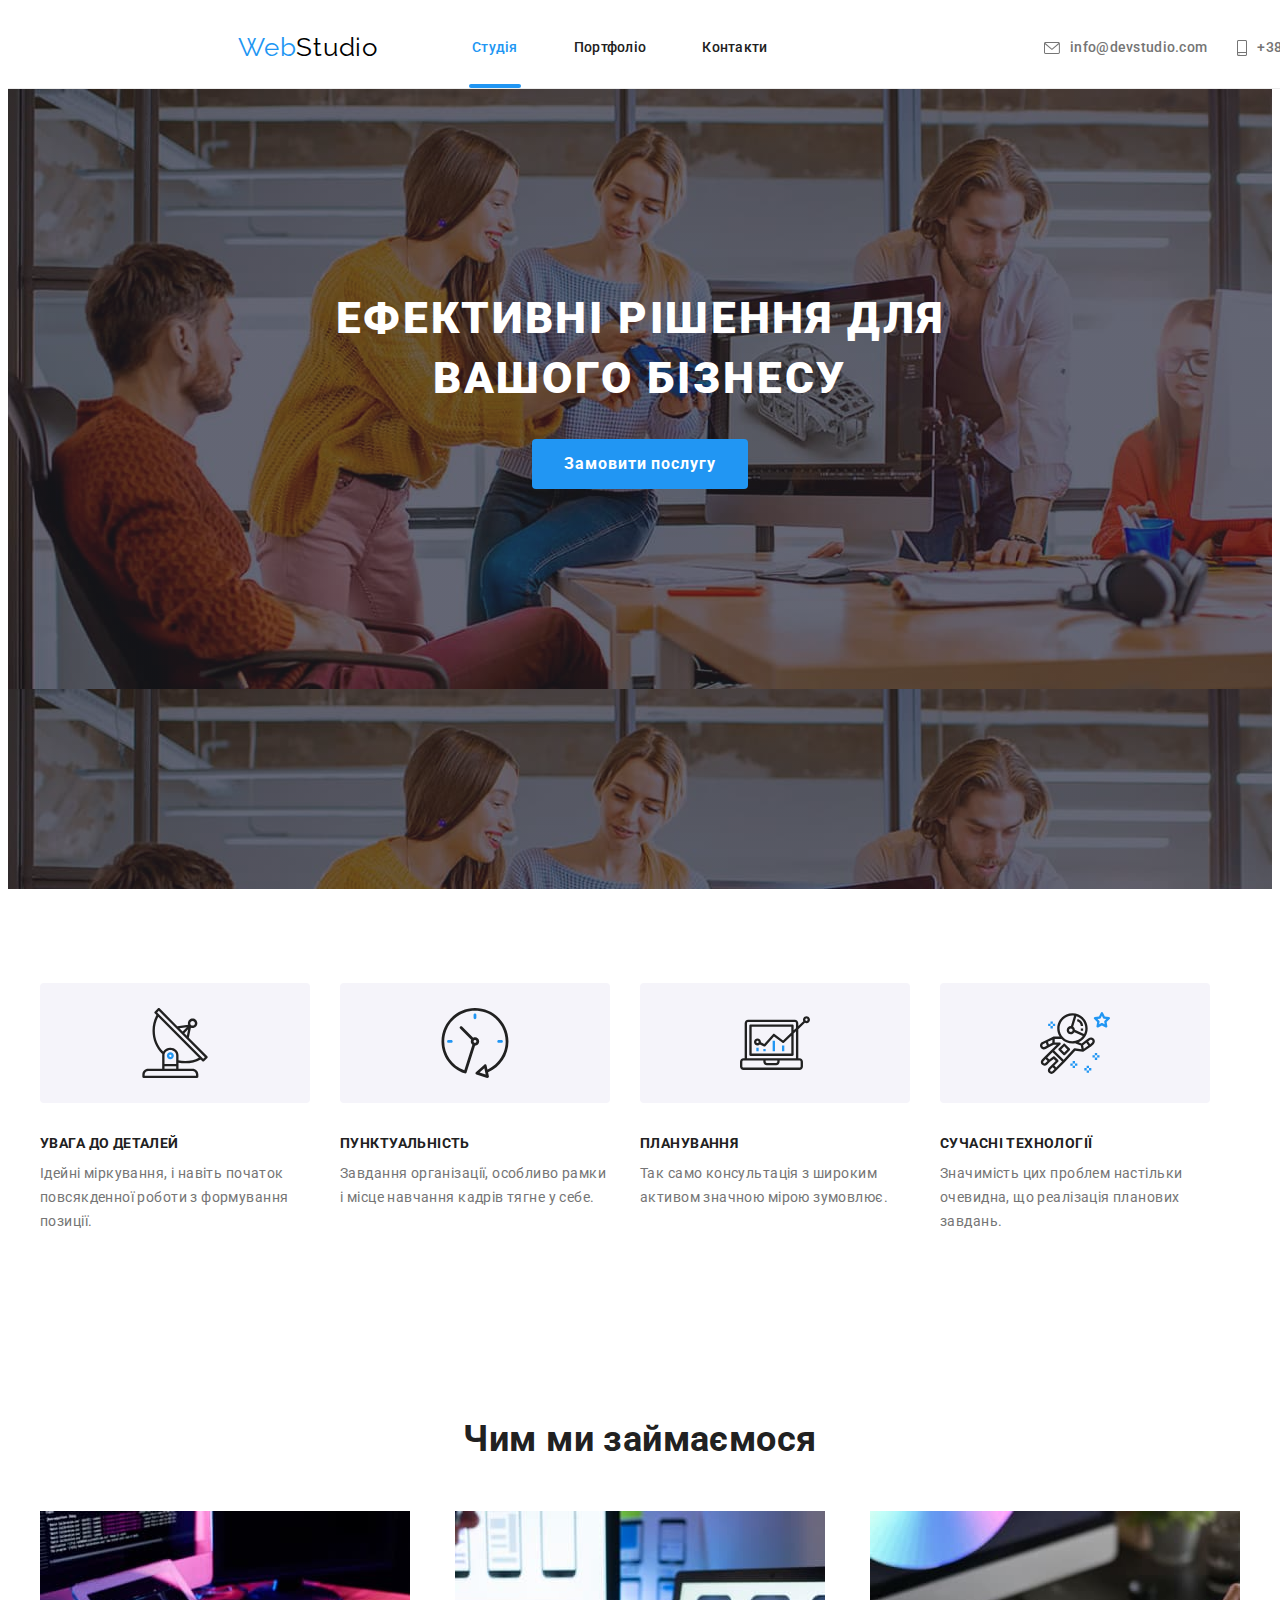
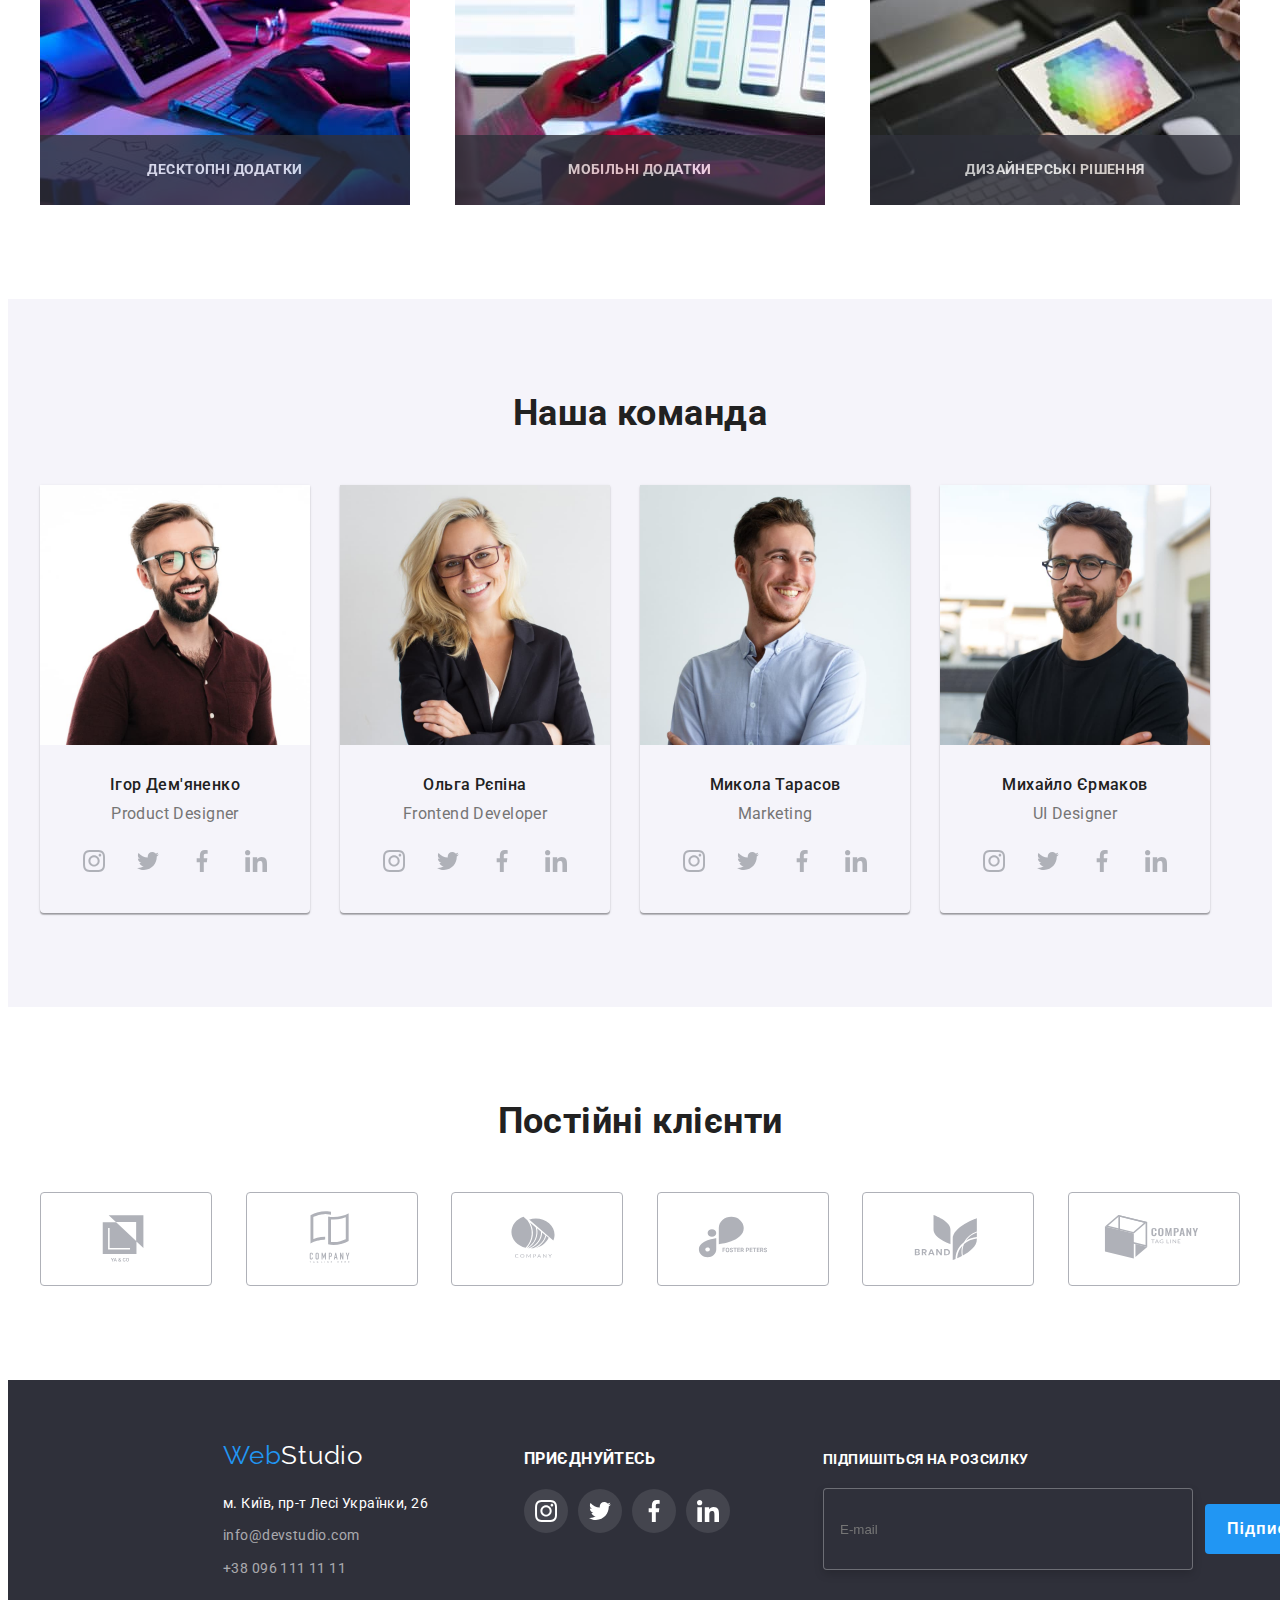
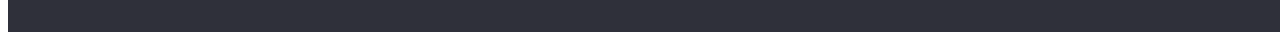
==== commit cc585d39: "add from hw6" ====
--- a/index.html
+++ b/index.html
@@ -12,8 +12,8 @@
 </head>
 
 <body>
-	<header>
-		<div class="container-header">
+	<header class="headerr">
+		<div class="box-navigation">
 			<nav class="site-nav">
 				<a lang="en" href="./index.html"  class="logo"><span class="accent">Web</span>Studio</a>
 				<ul class="ul-nav">
@@ -51,14 +51,52 @@
 			<div class="modal">
 				<button class="button-svg" data-modal-close>
 					<svg class="svg-exit">
-						<use href="./img/symbol-defs1.svg#icon-close1"></use>
+						<use href="./img/symbol-defs.svg#icon-close"></use>
 					</svg>
 				</button>
+				<div class="form-div">
+					<form class="form-modal">
+						<h3 class="modal-title">Залиште свої дані, ми вам передзвонимо</h3>
+						<div class="modal-field">
+							<label for="modal-name" class="modal-label">Ім'я</label>
+							<input type="text" class="modal-input" name="modal-name" id="modal-name">
+							<svg class="svg-name">
+								<use href="./img/symbol-defs.svg#icon-person-black"></use>
+							</svg>
+						</div>
+						<div class="modal-field">
+							<label for="modal-tel" class="modal-label">Телефон</label>
+							<input type="tel" class="modal-input" name="modal-tel" id="modal-tel">
+							<svg class="svg-phone">
+								<use href="./img/symbol-defs.svg#icon-phone-black"></use>
+							</svg>
+						</div>
+						<div class="modal-field">
+							<label for="modal-mail" class="modal-label">Пошта</label>
+							<input type="email" class="modal-input" name="modal-mail" id="modal-mail">
+							<svg class="svg-email">
+								<use href="./img/symbol-defs.svg#icon-email-black"></use>
+							</svg>
+						</div>
+						<div class="modal-comment">
+							<label for="modal-comment" class="modal-label">Коментар</label>
+							<textarea type="comment" class="modal-textarea" name="modal-comment" id="modal-comment" placeholder="Введіть текст"></textarea>
+						</div>
+						<div>
+							<label class="modal-checkbox">
+								<input class="modal-check" type="checkbox" name="checkbox-input">
+								<span class="svg-checkbox"></span>
+								Погоджуюся з розсилкою та приймаю<pre> <a class="href" href="">Умови договору</a></pre>
+							</label>
+						</div>
+					<button type="submit" class="form-button">Відправити</button>
+					</form>
+				</div>
 			</div>
 		</div>
 		
 		<section class="section-work">
-			<div class="box container-work">
+			<div class="container">
 				<h2 class="section-title visually-hidden">Наші переваги</h2>
 				<ul class="work-flex">
 					<li class="flex-text icon-antenna">
@@ -77,7 +115,7 @@
 					</li>
 					<li class="flex-text icon-diagram">
 						<svg class="svg-work">
-							<use href="./svg/symbol-defs.svg#icon-diagram"></use>
+							<use href="./img/symbol-defs.svg#icon-diagram"></use>
 						</svg>
 						<h3 class="work-title">ПЛАНУВАННЯ</h3>
 						<p class="work-text">Так само консультація з широким активом значною мірою зумовлює.</p>
@@ -94,7 +132,7 @@
 		</section>
 
 		<section class="section-about">
-			<div class="box container-about">
+			<div class="container">
 				<h2 class="section-title">Чим ми займаємося</h2>
 				<ul class="about-flex">
 					<li class="flex-img">
@@ -114,7 +152,7 @@
 		</section>
 
 		<section class="section-team">
-			<div class="box container-team">
+			<div class="container">
 				<h2 class="section-title">Наша команда</h2>
 				<ul class="team-flex">
 					<li class="flex-name">
@@ -262,48 +300,48 @@
 		</section>
 
 		<section class="section-clients">
-			<div class="container-clients">
+			<div class="container">
 				<h2 class="section-title">Постійні клієнти</h2>
 				<ul class="clients-flex">
 					<li class="flex-pic">
 						<a class="clients" href="">
 							<svg class="svg-clients">
-								<use href="./img/symbol-defs.svg#icon-logo1"></use>
-							</svg>
-						</a>
-					</li>
-					<li class="flex-pic">
-						<a class="clients" href="">
-							<svg class="svg-clients">
-								<use href="./img/symbol-defs.svg#icon-logo2"></use>
-							</svg>
-						</a>
-					</li>
-					<li class="flex-pic">
-						<a class="clients" href="">
-							<svg class="svg-clients">
-								<use href="./img/symbol-defs.svg#icon-logo3"></use>
-							</svg>
-						</a>
-					</li>
-					<li class="flex-pic">
-						<a class="clients" href="">
-							<svg class="svg-clients">
-								<use href="./img/symbol-defs.svg#icon-logo4"></use>
-							</svg>
-						</a>
-					</li>
-					<li class="flex-pic">
-						<a class="clients" href="">
-							<svg class="svg-clients">
-								<use href="./img/symbol-defs.svg#icon-logo5"></use>
-							</svg>
-						</a>
-					</li>
-					<li class="flex-pic">
-						<a class="clients" href="">
-							<svg class="svg-clients">
-								<use href="./img/symbol-defs.svg#icon-logo6"></use>
+								<use href="./img/symbol-defs.svg#icon-Logo1"></use>
+							</svg>
+						</a>
+					</li>
+					<li class="flex-pic">
+						<a class="clients" href="">
+							<svg class="svg-clients">
+								<use href="./img/symbol-defs.svg#icon-Logo2"></use>
+							</svg>
+						</a>
+					</li>
+					<li class="flex-pic">
+						<a class="clients" href="">
+							<svg class="svg-clients">
+								<use href="./img/symbol-defs.svg#icon-Logo3"></use>
+							</svg>
+						</a>
+					</li>
+					<li class="flex-pic">
+						<a class="clients" href="">
+							<svg class="svg-clients">
+								<use href="./img/symbol-defs.svg#icon-Logo4"></use>
+							</svg>
+						</a>
+					</li>
+					<li class="flex-pic">
+						<a class="clients" href="">
+							<svg class="svg-clients">
+								<use href="./img/symbol-defs.svg#icon-Logo5"></use>
+							</svg>
+						</a>
+					</li>
+					<li class="flex-pic">
+						<a class="clients" href="">
+							<svg class="svg-clients">
+								<use href="./img/symbol-defs.svg#icon-Logo6"></use>
 							</svg>
 						</a>
 					</li>
@@ -313,7 +351,7 @@
 	</main>
 
 	<footer class="footerr">
-		<div class="container-footer">
+		<div class="box-footer">
 			<a lang="en" href="./index.html" class="logo"><span class="accent">Web</span>Studio</a>
 			<address>
 				<ul>
@@ -357,6 +395,20 @@
 				</li>
 			</ul>
 		</div>
+		<div>
+			<form class="form">
+				<h3 class="form-title">Підпишіться на розсилку</h3>
+				<div class="form-field">
+					<label for="form-mail" class="form-label"></label>
+					<input type="email" class="form-input" name="form-mail" placeholder="E-mail">
+					<button type="submit" class="form-button">Підписатися
+						<svg class="svg-send">
+							<use href="./img/symbol-defs.svg#icon-send"></use>
+						</svg>
+					</button>
+				</div>
+			</form>
+		</div>
 	</footer>
 	<script src="./js/modal.js"></script>
 </body>
--- a/css/main.css
+++ b/css/main.css
@@ -13,6 +13,10 @@
     --icons: rgba(255, 255, 255, 0.1);
     --animation: cubic-bezier(0.4, 0, 0.2, 1);
     --animation-color: rgba(33, 150, 243, 0.9);
+    --backdrop: rgba(0, 0, 0, 0.2);
+    --modal-color-svg: rgba(33, 33, 33, 1);
+    --modal-input-color: rgba(33, 33, 33, 0.2);
+    --border-header: rgba(236, 236, 236, 1);
 }
 
 
@@ -35,10 +39,14 @@
     text-decoration: none;
 }
 
+pre {
+    margin: 0;
+}
 
 
 
  /*Header*/
+
 
 .link-connection {
     color: var(--primary-text-color);
@@ -83,92 +91,119 @@
     transition: color 250ms var(--animation);
 }
 
+.logo {
+    color: var(--logo-color);
+    font-family: Raleway, sans-serif;
+    font-size: 26px;
+    line-height: 1.2;
+    letter-spacing: 0.03em;
+    text-decoration: none;
+    margin-right: 91px;
+}
+
+.accent {
+    color: var(--accent-color);
+}
+
+.section-title.visually-hidden,
+.project-title.visually-hidden {
+    position: absolute;
+    width: 1px;
+    height: 1px;
+    margin: -1px;
+    border: 0;
+    padding: 0;
+    white-space: nowrap;
+    clip-path: inset(100%);
+    clip: rect(0 0 0 0);
+    overflow: hidden;
+}
+
+.section-title {
+    color: var(--title-text-color);
+    font-size: 36px;
+    line-height: 1.16;
+    text-align: center;
+    margin-top: 0;
+    margin-bottom: 50px;
+}
+
+/* .box {
+    margin: 0 auto;
+    width: 1200px;
+} */
+
+.headerr {
+    width: 1600px;
+    height: 80px;
+    margin: 0 auto;
+    border-bottom-width: 1px;
+    border-bottom-style: solid;
+    border-bottom-color: var(--border-header);
+}
+
+.container {
+    padding-left: 15px;
+    padding-right: 15px;
+    margin: 0 auto;
+    width: 1200px;
+}
+
+/* .container-work {
+    width: 1200px;
+    height: 248px;
+    padding: 0px 15px;
+    margin: 0 auto;
+} */
+
+.box-navigation {
+    display: flex;
+    padding: 0 15px;
+    margin-left: 215px;
+    margin-right: 215px;
+}
+
+.connection-nav {
+    display: flex;
+    margin-left: auto;
+}
+
+.ul-nav {
+    display: flex;
+}
+
+.ul-nav .item+.item {
+    margin-left: 50px;
+}
+
+
+.connection-nav .item+.item {
+    margin-left: 30px;
+}
+
 .site-nav {
     display: flex;
     align-items: center;
 }
 
- .connection-nav {
-     display: flex;
-     margin-left: auto;
- }
-
- .logo {
-     color: var(--logo-color);
-     font-family: Raleway, sans-serif;
-     font-size: 26px;
-     line-height: 1.2;
-     letter-spacing: 0.03em;
-     text-decoration: none;
-     margin-right: 93px;
- }
-
- .ul-nav {
-     display: flex;
- }
-
- .accent {
-     color: var(--accent-color);
- }
-
-
- .section-title.visually-hidden,
- .project-title.visually-hidden {
-     position: absolute;
-     width: 1px;
-     height: 1px;
-     margin: -1px;
-     border: 0;
-     padding: 0;
-     white-space: nowrap;
-     clip-path: inset(100%);
-     clip: rect(0 0 0 0);
-     overflow: hidden;
- }
-
- .section-title {
-     color: var(--title-text-color);
-     font-size: 36px;
-     line-height: 1.16;
-     text-align: center;
-     margin-top: 0;
-     margin-bottom: 50px;
- }
-
- .box {
-     margin: 0 auto;
-     width: 1200px;
- }
-
- .container-header {
-     display: flex;
-     align-items: center;
-     padding: 25px 215px;
-     height: 80px;
-     margin: 0 auto;
-     width: 1600px;
- }
-
-
-  .choice.current::after {
-      position: absolute;
-      content: "";
-      background-color: var(--accent-color);
-      width: 100%;
-      height: 4px;
-      bottom: 0;
-      left: 0;
-      border-radius: 2px;
-      opacity: 1;
-  }
-
-  .link.current.choice {
-      color: var(--accent-color);
-      position: relative;
-  }
-
-
- .current::after {
+.choice.current::after {
+    position: absolute;
+    content: "";
+    background-color: var(--accent-color);
+    width: 100%;
+    height: 4px;
+    bottom: 0;
+    left: 0;
+    border-radius: 2px;
+    opacity: 1;
+}
+
+.link.current.choice {
+    color: var(--accent-color);
+    position: relative;
+}
+
+ /* .current::after {
     position: absolute;
     content: "";
     transition: opacity 250ms var(--animation);
@@ -179,47 +214,47 @@
     left: 0;
     border-radius: 2px; 
     opacity: 0;
+ } */
+
+ /* .current:hover::after,
+ .current:focus::after {
+    color: var(--accent-color);
+    opacity: 1;
+ } */
+
+ /* .current {
+    position: relative;
+ } */
+
+
+
+
+ /* Hero */
+
+
+ .hero-title {
+    color: var(--background-color-h1);
+    font-weight: 900;
+    font-size: 44px;
+    line-height: 1.36;
+    letter-spacing: 0.06em;
+    text-transform: uppercase;
+    margin-bottom: 30px;
+    margin-top: 0;
  }
 
- .current:hover::after,
- .current:focus::after {
-     color: var(--accent-color);
-     opacity: 1;
- }
-
- .current {
-     position: relative;
- }
-
-
-
-
-
- /* Hero */
-
-
- .hero-title {
-     color: var(--background-color-h1);
-     font-weight: 900;
-     font-size: 44px;
-     line-height: 1.36;
-     letter-spacing: 0.06em;
-     text-transform: uppercase;
-     margin: 0px 452px 30px;
-     padding-top: 200px;
- }
-
  .section-hero {
-     background-color: var(--hero-color);
-     text-align: center;
-     max-width: 1600px;
-     min-height: 600px;
-     margin-left: auto;
-     margin-right: auto;
-     background-image: 
-     linear-gradient(var(--gradient-color),
-     var(--gradient-color)),
-     url(../img/hero.jpg);
+    background-color: var(--hero-color);
+    text-align: center;
+    max-width: 1600px;
+    min-height: 600px;
+    padding-top: 200px;
+    margin-left: auto;
+    margin-right: auto;
+    background-image: 
+    linear-gradient(var(--gradient-color),
+    var(--gradient-color)),
+    url(../img/hero.jpg);
  }
 
 
@@ -233,8 +268,8 @@
     left: 0;
     width: 100%;
     height: 100%;
-    z-index: 2;
-    background-color: rgba(0, 0, 0, 0.2);
+    z-index: 1;
+    background-color: var(--backdrop);
     opacity: 1;
     transition: opacity 250ms var(--animation);
  }
@@ -250,7 +285,6 @@
     transform: translate(-50%, -50%) scale(1);
     top: 50%;
     left: 50%;
-    padding: 8px;
     background-color: var(--background-color-h1);
     box-shadow: 0px 1px 3px rgba(0, 0, 0, 0.12), 
     0px 1px 1px rgba(0, 0, 0, 0.14), 
@@ -276,13 +310,145 @@
     border-radius: 50%;
     width: 30px;
     height: 30px;
+    transition: color 250ms var(--animation);
     border-color:rgba(0, 0, 0, 0.1);
     background-color: var(--background-color-h1);
 }
 
 .svg-exit {
+    fill: currentColor;
     width: 18px;
     height: 18px;
+}
+
+.button-svg:hover,
+.button-svg:focus {
+    color: var(--accent-color);
+}
+
+input:focus-within ~ .svg-name,
+input:focus-within ~ .svg-phone,
+input:focus-within ~ .svg-email {
+    color: var(--accent-color);
+}
+
+.svg-email,
+.svg-phone,
+.svg-name {
+    fill: currentColor;
+    position: absolute;
+    width: 18px;
+    height: 18px;
+    left: 12px;
+    bottom: 21px;
+    color: var(--modal-color-svg);
+    transition: color 250ms var(--animation);
+}
+
+.form-modal {
+    display: flex;
+    flex-direction: column;
+    margin: 40px 40px;
+    align-items: center;
+}
+
+.modal-field {
+    position: relative;
+}
+
+.modal-input {
+    width: 448px;
+    height: 40px;
+    border: 1px solid var(--modal-input-color);
+    border-radius: 4px;
+    margin-bottom: 10px;
+    margin-top: 4px;
+    padding-left: 42px;
+}
+
+.modal-textarea {
+    width: 448px;
+    height: 120px;
+    resize: none;
+    border: 1px solid var(--modal-input-color);
+    border-radius: 4px;
+    margin-bottom: 20px;
+    margin-top: 4px;
+    padding: 12px 16px;
+}
+
+.modal-title { 
+    font-weight: 700;
+    font-size: 20px;
+    line-height: 1.15;
+    text-align: center;
+    color: var(--title-text-color);
+    margin: 0px 0px 12px;
+}
+
+.form-field .form-input:focus {
+    color: white;
+}
+
+.modal-checkbox {
+    display: flex;
+    align-items: center;
+    margin-bottom: 30px;
+}
+
+
+.modal-check {
+    /* appearance: none;
+    position: absolute; */
+    position: absolute;
+    width: 1px;
+    height: 1px;
+    margin: -1px;
+    border: 0;
+    padding: 0;
+    clip: rect(0 0 0 0);
+    overflow: hidden;
+}
+
+.svg-checkbox {
+    border: 2px solid var(--title-text-color);
+    border-radius: 2px;
+    margin-right: 7px;
+    width: 16px;
+    height: 15px;
+    background-image: url(../img/check.svg);
+}
+
+.modal-check:checked + .svg-checkbox {
+    background-color: var(--accent-color);
+    border-color: var(--accent-color);
+    background-origin: border-box;
+ }
+
+ .modal-check:focus + .svg-checkbox {
+    border: 2.5px solid var(--accent-color);
+    border-radius: 2px;
+    width: 16px;
+    height: 15px; 
+ }
+
+.modal-textarea:focus,
+.modal-input:focus,
+.href:focus {
+    border: 1px solid var(--accent-color);
+}
+
+.href,
+.modal-check,
+.modal-textarea,
+.modal-input {
+    outline: none;
+    transition: border-color 250ms var(--animation);
+}
+
+.href {
+    color: var(--accent-color);
+    text-decoration: underline;
 }
 
 
@@ -308,6 +474,7 @@
 
 
 /* Наші переваги */
+
 
 .svg-work {
     fill: currentColor;
@@ -326,13 +493,10 @@
     border-radius: 4px;
 }
 
-.box.container-work {
-    width: 1200px;
-    height: 248px;
-    margin-left: auto;
-    margin-right: auto;
-    margin: 94px auto;
-    padding: 0 15px;
+.section-work {
+    padding-top: 94px;
+    padding-bottom: 0;
+    height: 342px;
 }
 
 .flex-text:nth-child(4n) {
@@ -376,6 +540,7 @@
 
 /* Чим займаємось */
 
+
 .about-flex {
     display: flex;
     justify-content: space-between;
@@ -386,7 +551,6 @@
     display: flex;
     justify-content: center;
 }
-
 
 .title-position {
     position: absolute;
@@ -405,23 +569,28 @@
     justify-content: center;
 }
 
-
 .flex-img {
     position: relative;
     width: 370px;
     height: 294px;
 }
 
-.container-about,
-.container-project {
-    margin: 94px auto;
-    padding: 0 15px;
-}
-
+.section-about {
+    padding-top: 94px;
+    padding-bottom: 94px;
+}
+
+/* .container-about{
+    padding-left: 15px;
+    padding-right: 15px;
+    margin: 0 auto;
+    width: 1200px;
+} */
 
 
 
 /* Team */
+
 
 .team-name {
     color: var(--title-text-color);
@@ -441,10 +610,18 @@
     margin-top: 10px;
 }
 
-.container-team {
-    padding: 0 15px;
-}
-
+/* .container-team {
+    padding-left: 15px;
+    padding-right: 15px;
+    margin: 0 auto;
+    width: 1200px;
+} */
+
+.section-team {
+    background-color: var(--background-color);
+    padding-top: 94px;
+    padding-bottom: 94px;
+}
 
 .icon-link,
 .icon-face,
@@ -478,7 +655,6 @@
     margin-top: 11px;  
 }
 
-
 .icon-insta {
     margin-right: 10px;
     margin-left: 32px;
@@ -486,12 +662,6 @@
 
 .team-flex {
     display: flex;
-}
-
-.section-team {
-    background-color: var(--background-color);
-    padding-top: 94px;
-    padding-bottom: 94px;
 }
 
 .flex-name:nth-child(4n) {
@@ -512,14 +682,16 @@
 /* Clients */
 
 
-.container-clients {
+/* .container-clients {
     width: 1200px;
-    height: 372px;
-    margin-left: auto;
-    margin-right: auto;
+    margin: 0 auto;
     padding-left: 15px;
     padding-right: 15px;
+} */
+
+.section-clients {
     padding-top: 94px;
+    padding-bottom: 94px;
 }
 
 .svg-clients {
@@ -562,6 +734,7 @@
 
 
 /* Button */
+
 
 .button.primary {
     color: var(--background-color-h1);
@@ -575,6 +748,26 @@
     text-align: center;
     letter-spacing: 0.06em;
 }
+
+.form-button {
+    color: var(--background-color-h1);
+    background-color: var(--accent-color);
+    margin: 0;
+    padding: 0;
+    width: 200px;
+    height: 50px;
+    border-radius: 4px;
+    font-weight: 700;
+    font-size: 16px;
+    line-height: 1.87;
+    letter-spacing: 0.06em;
+    display: flex;
+    align-items: center;
+    justify-content: center;
+    border: none;
+    cursor: pointer;
+}
+
 
 .button {
     color: var(--title-text-color);
@@ -595,6 +788,7 @@
     filter 250ms var(--animation);
 }
 
+.form-button:hover,
 .button:hover,
 .button:focus {
     color: var(--background-color-h1);
@@ -610,14 +804,15 @@
 
 .flex-inp {
     margin-right: 8px;
+}
+
+.botton-flex {
+    display: flex;
+    justify-content: center;
     margin-bottom: 50px;
 }
 
-.botton-flex {
-    display: flex;
-    justify-content: center;
-}
-
+.form-button:active,
 .button:active {
     box-shadow: inset 3px 3px 3px 3px hsla(0, 0%, 0%, .3);
 }
@@ -632,18 +827,6 @@
     display: flex;
     flex-wrap: wrap;
     justify-content: space-between;  
-}
-
-.animation-overlay {
-    content: "";
-    position: absolute;
-    width: 100%;
-    height: 100%;
-    opacity: 0;
-    transition: 
-    transform 250ms var(--animation);
-    transform: translateY(100%);
-    background-color: var(--animation-color); 
 }
 
 .animation-img {
@@ -669,14 +852,31 @@
 
 .animation-overlay {
     position: absolute;
+    width: 100%;
+    height: 100%;
     top: 0px;
     right: 0px;
-    transform: translate(-50%, -50%),
-    translateY(100%);
+    transform: translateY(100%);
     opacity: 0;
     transition: opacity 250ms var(--animation),
-    transform 250ms var(--animation);;
-}
+    transform 250ms var(--animation);
+    background-color: var(--animation-color);
+}
+
+.text-animation {
+    padding: 20px 24px;
+}
+
+/* .animation-overlay {
+    content: "";
+    position: absolute;
+    width: 100%;
+    height: 100%;
+    opacity: 0;
+    transition: transform 250ms var(--animation);
+    transform: translateY(100%);
+    background-color: var(--animation-color);
+} */
 
 .flex-element:hover .animation-overlay {
     opacity: 1;
@@ -711,24 +911,34 @@
     margin-bottom: 0;
 }
 
-.ul-nav .item+.item,
-.connection-nav .item+.item {
-    margin-left: 50px;
-}
-
 .project-title {
     color: var(--title-text-color);
     font-size: 18px;
     line-height: 2;
     letter-spacing: 0.06em;
-    margin: 20px 24px 0px;
+    margin: 0;
+    /* margin: 20px 24px 0px; */
+}
+
+/* .container-project {
+    padding-left: 15px;
+    padding-right: 15px;
+    margin: 0 auto;
+    width: 1200px;
+} */
+
+.section-project {
+    padding-top: 94px;
+    padding-bottom: 94px;
 }
 
 .project-name {
     color: var(--primary-text-color);
     font-size: 16px;
     line-height: 1.88;
-    margin: 0px 24px 20px;
+    margin-top: 4px;
+    margin-bottom: 0;
+    /* margin: 0px 24px 20px; */
 }
 
 .no-gap {
@@ -742,31 +952,36 @@
 
 
 .footerr {
+    display: flex;
     width: 1600px;
     height: 252px;
     margin-left: auto;
     margin-right: auto;
     background-color: var(--hero-color);
-    display: flex;
+    align-items:baseline;
+}
+.box-footer {
+    margin-left: 215px;
 }
 
 .footerr .logo {
     color: var(--background-color-h1);
 }
 
-.container-footer {
-    margin: 0 auto;
-    width: 231px;
-    margin: 60px 70px 60px 215px;
+.form-input {
+    outline: none;
+}
+
+.form-input:focus {
+    border: 1px solid var(--accent-color);
+    transition: border-color 250ms var(--animation);
 }
 
 .conteiner-networks {
     display: flex;
     flex-direction: column;
-    margin-top: 75px;
     margin-left: 70px;
 }
-
 
 .foot-title {
     color: var(--background-color-h1);
@@ -814,3 +1029,39 @@
     margin-right: 32px;
 }
 
+.form-field {
+    display: flex;
+    align-items: center;
+}
+
+.form {
+    width: 570px;
+    margin-top: 72px;
+    margin-left: 93px;
+}
+
+.form-input {
+    margin-right: 12px;
+    width: 358px;
+    height: 50px;
+    padding: 15px 16px;
+    border: 1px solid rgba(255, 255, 255, 0.3);
+    filter: drop-shadow(0px 4px 4px rgba(0, 0, 0, 0.15));
+    border-radius: 4px;
+    background-color: var(--hero-color);
+}
+
+.form-title {
+    margin: 0px 0px 20px;  
+    font-weight: 700;
+    font-size: 14px;
+    line-height: 1.14;
+    text-transform: uppercase;
+    color: var(--background-color-h1);
+}
+
+.svg-send {
+   margin-left: 10px;
+   width: 24px;
+   height: 24px;
+}
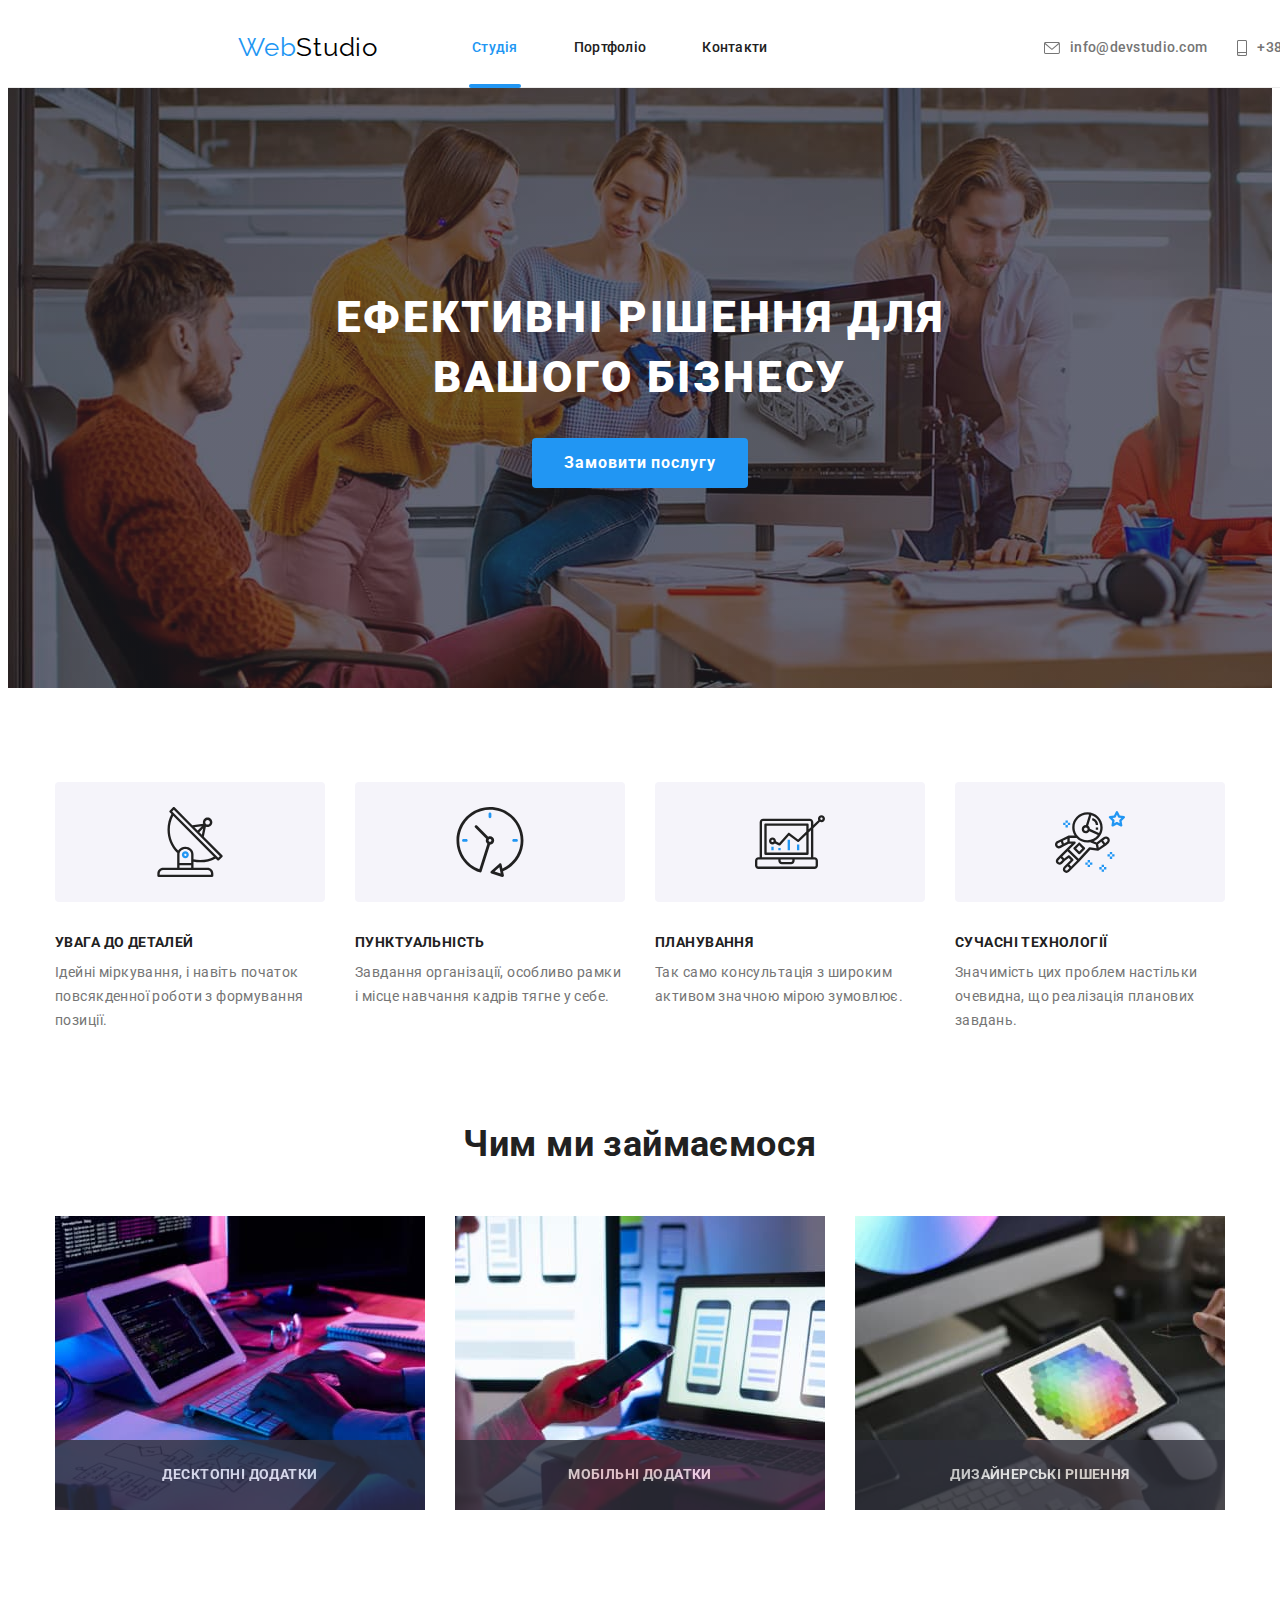
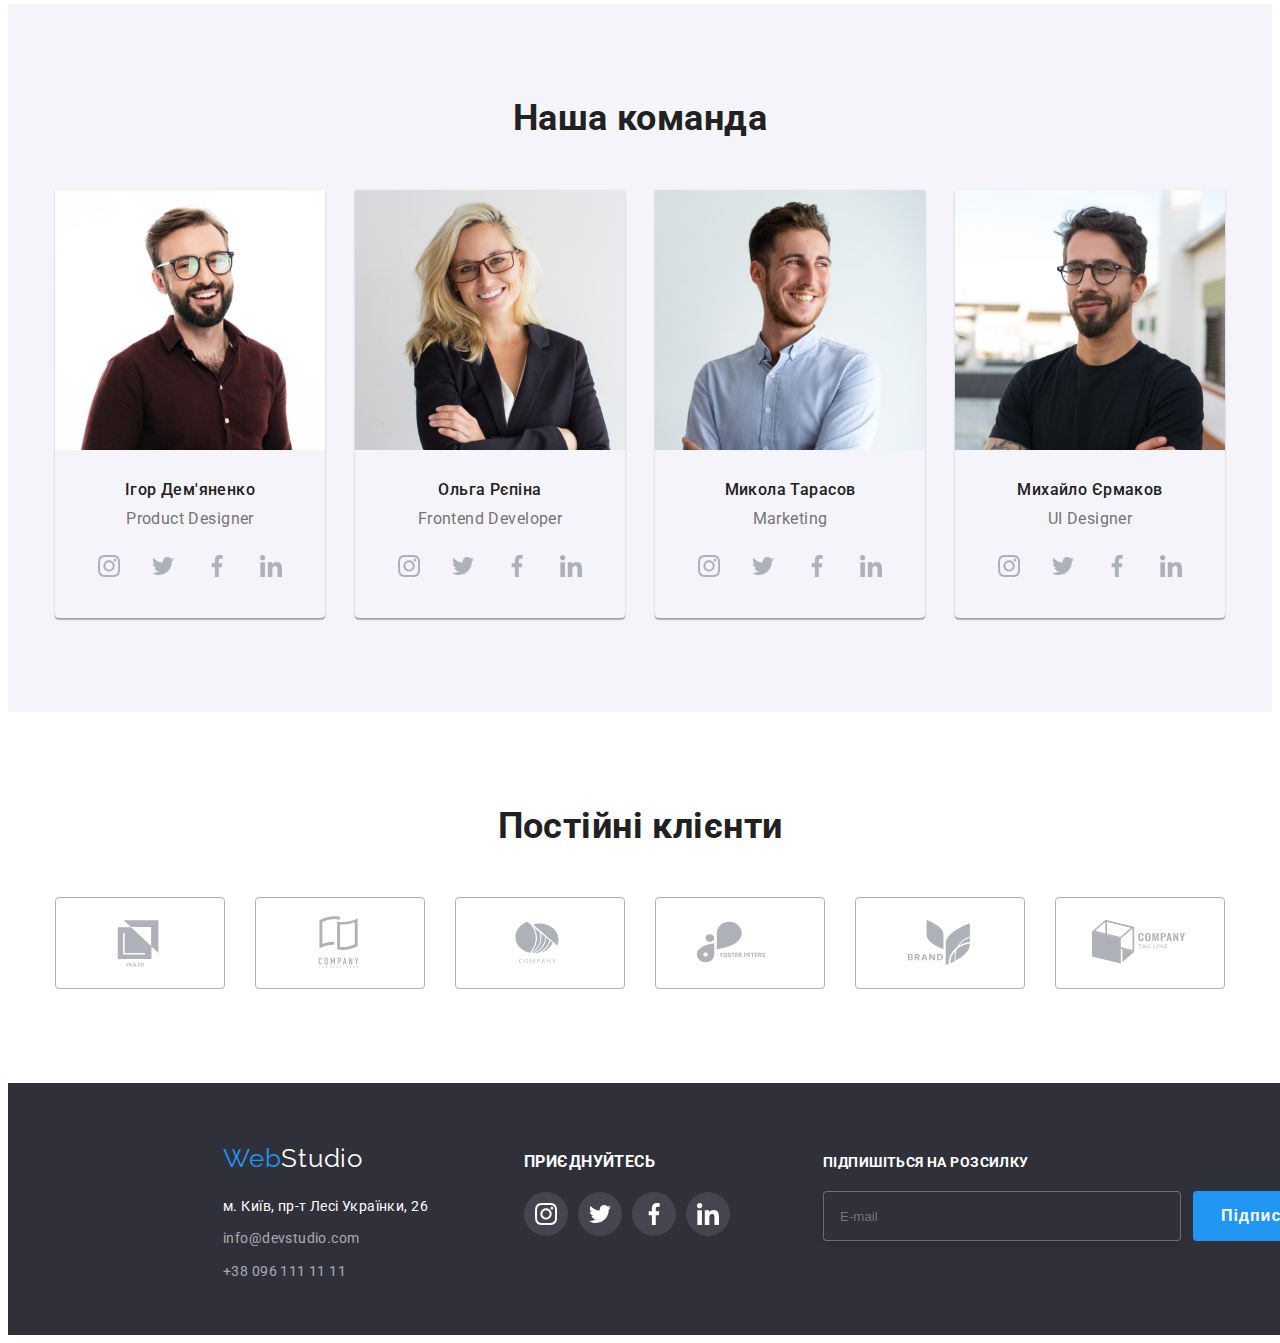
==== commit 6dd70b65: "del=new from hw6" ====
--- a/index.html
+++ b/index.html
@@ -1,415 +1,452 @@
 <!DOCTYPE html>
 <html lang="uk-UA">
-<head>
-	<meta charset="utf-8">
-	<meta name="viewport" content="width=device-width, initial-scale=1">
-	<title>Студія</title>
-	<link rel="preconnect" href="https://fonts.googleapis.com">
-	<link rel="preconnexct" href="https://fonts.gstatic.com" crossorigin>
-	<link href="https://fonts.googleapis.com/css2?family=Raleway:wght@700&family=Roboto:wght@400;500;700;900&display=swap" rel="stylesheet">
-	<link rel="stylesheet" href="https://cdnjs.cloudflare.com/ajax/libs/modern-normalize/1.1.0/modern-normalize.min.css" integrity="sha512-wpPYUAdjBVSE4KJnH1VR1HeZfpl1ub8YT/NKx4PuQ5NmX2tKuGu6U/JRp5y+Y8XG2tV+wKQpNHVUX03MfMFn9Q==" crossorigin="anonymous" referrerpolicy="no-referrer" />	
-	<link rel="stylesheet" href="./css/main.css">
-</head>
-
-<body>
-	<header class="headerr">
-		<div class="box-navigation">
-			<nav class="site-nav">
-				<a lang="en" href="./index.html"  class="logo"><span class="accent">Web</span>Studio</a>
-				<ul class="ul-nav">
-					<li class="item"><a href="./index.html" class="link current choice">Студія</a></li>
-					<li class="item"><a href="./portfolio.html" class="link current">Портфоліо</a></li>
-					<li class="item"><a href="./portfolio.html" class="link current">Контакти</a></li>
-				</ul>
-			</nav>
-			<ul class="connection-nav">
-				<li class="item">
-					<a href="mailto:info@devstudio.com" class="link-connection">
-						<svg class="svg-mail">
-							<use href="./img/symbol-defs.svg#icon-mail"></use>
-						</svg>
-					info@devstudio.com</a>
-				</li>
-				<li class="item">
-					<a href="tel:+380961111111" class="link-connection">
-						<svg class="svg-tel">
-							<use href="./img/symbol-defs.svg#icon-smartphone"></use>
-						</svg>
-					+38 096 111 11 11</a>
-				</li>
-			</ul>
-		</div>
-	</header>
-
-	<main>
-		<section class="section-hero">
-			<h1 class="hero-title">Ефективні рішення для<br> вашого бізнесу</h1>
-			<button data-modal-open type="button" class="button primary">Замовити послугу</button>
-		</section>
-
-		<div data-modal class="backdrop is-hidden">
-			<div class="modal">
-				<button class="button-svg" data-modal-close>
-					<svg class="svg-exit">
-						<use href="./img/symbol-defs.svg#icon-close"></use>
-					</svg>
-				</button>
-				<div class="form-div">
-					<form class="form-modal">
-						<h3 class="modal-title">Залиште свої дані, ми вам передзвонимо</h3>
-						<div class="modal-field">
-							<label for="modal-name" class="modal-label">Ім'я</label>
-							<input type="text" class="modal-input" name="modal-name" id="modal-name">
-							<svg class="svg-name">
-								<use href="./img/symbol-defs.svg#icon-person-black"></use>
-							</svg>
-						</div>
-						<div class="modal-field">
-							<label for="modal-tel" class="modal-label">Телефон</label>
-							<input type="tel" class="modal-input" name="modal-tel" id="modal-tel">
-							<svg class="svg-phone">
-								<use href="./img/symbol-defs.svg#icon-phone-black"></use>
-							</svg>
-						</div>
-						<div class="modal-field">
-							<label for="modal-mail" class="modal-label">Пошта</label>
-							<input type="email" class="modal-input" name="modal-mail" id="modal-mail">
-							<svg class="svg-email">
-								<use href="./img/symbol-defs.svg#icon-email-black"></use>
-							</svg>
-						</div>
-						<div class="modal-comment">
-							<label for="modal-comment" class="modal-label">Коментар</label>
-							<textarea type="comment" class="modal-textarea" name="modal-comment" id="modal-comment" placeholder="Введіть текст"></textarea>
-						</div>
-						<div>
-							<label class="modal-checkbox">
-								<input class="modal-check" type="checkbox" name="checkbox-input">
-								<span class="svg-checkbox"></span>
-								Погоджуюся з розсилкою та приймаю<pre> <a class="href" href="">Умови договору</a></pre>
-							</label>
-						</div>
-					<button type="submit" class="form-button">Відправити</button>
-					</form>
-				</div>
-			</div>
-		</div>
-		
-		<section class="section-work">
-			<div class="container">
-				<h2 class="section-title visually-hidden">Наші переваги</h2>
-				<ul class="work-flex">
-					<li class="flex-text icon-antenna">
-						<svg class="svg-work">
-							<use href="./img/symbol-defs.svg#icon-antenna"></use>
-						</svg>
-						<h3 class="work-title">УВАГА ДО ДЕТАЛЕЙ</h3>
-						<p class="work-text">Ідейні міркування, і навіть початок повсякденної роботи з формування позиції.</p>
-					</li>
-					<li class="flex-text icon-clock">
-						<svg class="svg-work">
-							<use href="./img/symbol-defs.svg#icon-clock"></use>
-						</svg>
-						<h3 class="work-title">ПУНКТУАЛЬНІСТЬ</h3>
-						<p class="work-text">Завдання організації, особливо рамки і місце навчання кадрів тягне у себе.</p>
-					</li>
-					<li class="flex-text icon-diagram">
-						<svg class="svg-work">
-							<use href="./img/symbol-defs.svg#icon-diagram"></use>
-						</svg>
-						<h3 class="work-title">ПЛАНУВАННЯ</h3>
-						<p class="work-text">Так само консультація з широким активом значною мірою зумовлює.</p>
-					</li>
-					<li class="flex-text icon-astronaut">
-						<svg class="svg-work">
-							<use href="./img/symbol-defs.svg#icon-astronaut"></use>
-						</svg>
-						<h3 class="work-title">СУЧАСНІ ТЕХНОЛОГІЇ</h3>
-						<p class="work-text">Значимість цих проблем настільки очевидна, що реалізація планових завдань.</p>
-					</li>
-				</ul>
-			</div>
-		</section>
-
-		<section class="section-about">
-			<div class="container">
-				<h2 class="section-title">Чим ми займаємося</h2>
-				<ul class="about-flex">
-					<li class="flex-img">
-						<img src="./img/box_1.jpg" alt="Монітор" width="370">
-						<p class="title-position">Десктопні додатки</p>
-					</li>
-					<li class="flex-img">
-						<img src="./img/box_2.jpg" alt="Телефон" width="370">
-						<p class="title-position">Мобільні додатки</p>
-					</li>
-					<li class="flex-img">
-						<img src="./img/box_3.jpg" alt="Планшет" width="370">
-						<p class="title-position">Дизайнерські рішення</p>
-					</li>
-				</ul>
-			</div>
-		</section>
-
-		<section class="section-team">
-			<div class="container">
-				<h2 class="section-title">Наша команда</h2>
-				<ul class="team-flex">
-					<li class="flex-name">
-						<img src="./img/team_card_1.jpg" class="no-gap" alt="Ігор Демяненко" width="270">
-						<h3 class="team-name">Ігор Дем'яненко</h3>
-						<p class="team-position">Product Designer</p>
-						<ul class="icon-enet">	
-							<li class="icon-enet">
-								<a href="" class="icon-insta">
-									<svg class="svg">
-										<use href="./img/symbol-defs.svg#icon-instagram"></use>
-									</svg>
-							    </a>
-							</li>
-							<li class="icon-enet">
-								<a href="" class="icon-twit">
-									<svg class="svg">
-										<use href="./img/symbol-defs.svg#icon-twitter"></use>
-									</svg>
-								</a>
-							</li>
-							<li class="icon-enet">
-								<a href="" class="icon-face">
-									<svg class="svg">
-										<use href="./img/symbol-defs.svg#icon-facebook"></use>
-									</svg>
-								</a>
-							</li>
-							<li class="icon-enet">
-								<a href="" class="icon-link">
-									<svg class="svg">
-										<use href="./img/symbol-defs.svg#icon-linkedin"></use>
-									</svg>
-								</a>
-							</li>
-						</ul>
-					</li>			
-					<li class="flex-name">			
-						<img src="./img/team_card_2.jpg" class="no-gap" alt="Ольга Рєпіна" width="270">
-						<h3 class="team-name">Ольга Рєпіна</h3>
-						<p class="team-position">Frontend Developer</p>
-						<ul class="icon-enet">
-							<li class="icon-enet">	
-								<a href="" class="icon-insta">
-									<svg class="svg">
-										<use href="./img/symbol-defs.svg#icon-instagram"></use>
-									</svg>
-								</a>
-							</li>
-							<li class="icon-enet">
-								<a href="" class="icon-twit">
-									<svg class="svg">
-										<use href="./img/symbol-defs.svg#icon-twitter"></use>
-									</svg>
-								</a>
-							</li>
-							<li class="icon-enet">
-								<a href="" class="icon-face">
-									<svg class="svg">
-										<use href="./img/symbol-defs.svg#icon-facebook"></use>
-									</svg>
-								</a>
-							</li>
-							<li class="icon-enet">
-								<a href="" class="icon-link">
-									<svg class="svg">
-										<use href="./img/symbol-defs.svg#icon-linkedin"></use>
-									</svg>
-								</a>
-							</li>
-						</ul>
-					</li>
-					<li class="flex-name">	
-						<img src="./img/team_card_3.jpg" class="no-gap" alt="Микола Тарасов" width="270">
-						<h3 class="team-name">Микола Тарасов</h3>
-						<p class="team-position">Marketing</p>
-						<ul class="icon-enet">
-							<li class="icon-enet">
-								<a href="" class="icon-insta">
-									<svg class="svg">
-										<use href="./img/symbol-defs.svg#icon-instagram"></use>
-									</svg>
-								</a>
-							</li>
-							<li class="icon-enet">
-								<a href="" class="icon-twit">
-									<svg class="svg">
-										<use href="./img/symbol-defs.svg#icon-twitter"></use>
-									</svg>
-								</a>
-							</li>
-							<li class="icon-enet">
-								<a href="" class="icon-face">
-									<svg class="svg">
-										<use href="./img/symbol-defs.svg#icon-facebook"></use>
-									</svg>
-								</a>
-							</li>
-							<li class="icon-enet">
-								<a href="" class="icon-link">
-									<svg class="svg">
-										<use href="./img/symbol-defs.svg#icon-linkedin"></use>
-									</svg>
-								</a>
-							</li>
-						</ul>
-					</li>
-					<li class="flex-name">
-						<img src="./img/team_card_4.jpg" class="no-gap" alt="Михайло Єрмаков" width="270">
-						<h3 class="team-name">Михайло Єрмаков</h3>
-						<p class="team-position">UI Designer</p>
-						<ul class="icon-enet">
-							<li class="icon-enet">
-								<a href="" class="icon-insta">
-									<svg class="svg">
-										<use href="./img/symbol-defs.svg#icon-instagram"></use>
-									</svg>
-								</a>
-							</li>
-							<li class="icon-enet">
-								<a href="" class="icon-twit">
-									<svg class="svg">
-										<use href="./img/symbol-defs.svg#icon-twitter"></use>
-									</svg>
-								</a>
-							</li>
-							<li class="icon-enet">
-								<a href="" class="icon-face">
-									<svg class="svg">
-										<use href="./img/symbol-defs.svg#icon-facebook"></use>
-									</svg>
-								</a>
-							</li>
-							<li class="icon-enet">
-								<a href="" class="icon-link">
-									<svg class="svg">
-										<use href="./img/symbol-defs.svg#icon-linkedin"></use>
-									</svg>
-								</a>
-							</li>
-						</ul>
-					</li>	
-				</ul>
-			</div>
-		</section>
-
-		<section class="section-clients">
-			<div class="container">
-				<h2 class="section-title">Постійні клієнти</h2>
-				<ul class="clients-flex">
-					<li class="flex-pic">
-						<a class="clients" href="">
-							<svg class="svg-clients">
-								<use href="./img/symbol-defs.svg#icon-Logo1"></use>
-							</svg>
-						</a>
-					</li>
-					<li class="flex-pic">
-						<a class="clients" href="">
-							<svg class="svg-clients">
-								<use href="./img/symbol-defs.svg#icon-Logo2"></use>
-							</svg>
-						</a>
-					</li>
-					<li class="flex-pic">
-						<a class="clients" href="">
-							<svg class="svg-clients">
-								<use href="./img/symbol-defs.svg#icon-Logo3"></use>
-							</svg>
-						</a>
-					</li>
-					<li class="flex-pic">
-						<a class="clients" href="">
-							<svg class="svg-clients">
-								<use href="./img/symbol-defs.svg#icon-Logo4"></use>
-							</svg>
-						</a>
-					</li>
-					<li class="flex-pic">
-						<a class="clients" href="">
-							<svg class="svg-clients">
-								<use href="./img/symbol-defs.svg#icon-Logo5"></use>
-							</svg>
-						</a>
-					</li>
-					<li class="flex-pic">
-						<a class="clients" href="">
-							<svg class="svg-clients">
-								<use href="./img/symbol-defs.svg#icon-Logo6"></use>
-							</svg>
-						</a>
-					</li>
-				</ul>
-			</div>
-		</section>
-	</main>
-
-	<footer class="footerr">
-		<div class="box-footer">
-			<a lang="en" href="./index.html" class="logo"><span class="accent">Web</span>Studio</a>
-			<address>
-				<ul>
-					<li class="adress">м. Київ, пр-т Лесі Українки, 26</li>
-					<li><a href="mailto:info@devstudio.com" class="contacts">info@devstudio.com</a></li>
-					<li><a href="tel:+380961111111" class="contacts">+38 096 111 11 11</a></li>
-				</ul>
-			</address>
-		</div>	
-		
-		<div class="conteiner-networks">
-			<h3 class="foot-title">Приєднуйтесь</h3>
-			<ul class="icon-enet">
-				<li class="icon-enet">
-					<a href="" class="insta">
-						<svg class="svg">
-							<use href="./img/symbol-defs.svg#icon-instagram"></use>
-						</svg>
-					</a>
-				</li>
-				<li class="icon-enet">
-					<a href="" class="twit">
-						<svg class="svg">
-							<use href="./img/symbol-defs.svg#icon-twitter"></use>
-						</svg>
-					</a>
-				</li>
-				<li class="icon-enet">
-					<a href="" class="face">
-						<svg class="svg">
-							<use href="./img/symbol-defs.svg#icon-facebook"></use>
-						</svg>
-					</a>
-				</li>
-				<li class="icon-enet">
-					<a href="" class="linked">
-						<svg class="svg">
-							<use href="./img/symbol-defs.svg#icon-linkedin"></use>
-						</svg>
-					</a>
-				</li>
-			</ul>
-		</div>
-		<div>
-			<form class="form">
-				<h3 class="form-title">Підпишіться на розсилку</h3>
-				<div class="form-field">
-					<label for="form-mail" class="form-label"></label>
-					<input type="email" class="form-input" name="form-mail" placeholder="E-mail">
-					<button type="submit" class="form-button">Підписатися
-						<svg class="svg-send">
-							<use href="./img/symbol-defs.svg#icon-send"></use>
-						</svg>
-					</button>
-				</div>
-			</form>
-		</div>
-	</footer>
-	<script src="./js/modal.js"></script>
-</body>
-</html>+  <head>
+    <meta charset="utf-8" />
+    <meta name="viewport" content="width=device-width, initial-scale=1" />
+    <title>Студія</title>
+    <link rel="preconnect" href="https://fonts.googleapis.com" />
+    <link rel="preconnexct" href="https://fonts.gstatic.com" crossorigin />
+    <link
+      href="https://fonts.googleapis.com/css2?family=Raleway:wght@700&family=Roboto:wght@400;500;700;900&display=swap"
+      rel="stylesheet"
+    />
+    <link
+      rel="stylesheet"
+      href="https://cdnjs.cloudflare.com/ajax/libs/modern-normalize/1.1.0/modern-normalize.min.css"
+      integrity="sha512-wpPYUAdjBVSE4KJnH1VR1HeZfpl1ub8YT/NKx4PuQ5NmX2tKuGu6U/JRp5y+Y8XG2tV+wKQpNHVUX03MfMFn9Q=="
+      crossorigin="anonymous"
+      referrerpolicy="no-referrer"
+    />
+    <link rel="stylesheet" href="./css/main.css" />
+  </head>
+
+  <body>
+    <header class="headerr">
+      <div class="box-navigation">
+        <nav class="site-nav">
+          <a lang="en" href="./index.html" class="logo"><span class="accent">Web</span>Studio</a>
+          <ul class="ul-nav">
+            <li class="item"><a href="./index.html" class="link current choice">Студія</a></li>
+            <li class="item"><a href="./portfolio.html" class="link current">Портфоліо</a></li>
+            <li class="item"><a href="./portfolio.html" class="link current">Контакти</a></li>
+          </ul>
+        </nav>
+        <ul class="connection-nav">
+          <li class="item">
+            <a href="mailto:info@devstudio.com" class="link-connection">
+              <svg class="svg-mail">
+                <use href="./img/symbol-defs.svg#icon-mail"></use>
+              </svg>
+              info@devstudio.com</a
+            >
+          </li>
+          <li class="item">
+            <a href="tel:+380961111111" class="link-connection">
+              <svg class="svg-tel">
+                <use href="./img/symbol-defs.svg#icon-smartphone"></use>
+              </svg>
+              +38 096 111 11 11</a
+            >
+          </li>
+        </ul>
+      </div>
+    </header>
+
+    <main>
+      <section class="section-hero">
+        <h1 class="hero-title">
+          Ефективні рішення для<br />
+          вашого бізнесу
+        </h1>
+        <button data-modal-open type="button" class="button primary">Замовити послугу</button>
+      </section>
+
+      <div data-modal class="backdrop is-hidden">
+        <div class="modal">
+          <button class="button-svg" data-modal-close>
+            <svg class="svg-exit">
+              <use href="./img/symbol-defs.svg#icon-close"></use>
+            </svg>
+          </button>
+          <div class="form-div">
+            <form class="form-modal">
+              <h3 class="modal-title">Залиште свої дані, ми вам передзвонимо</h3>
+              <label class="modal-label"
+                >Ім'я
+                <input type="text" class="modal-input" name="modal-name" />
+                <svg class="svg-name">
+                  <use href="./img/symbol-defs.svg#icon-person-black"></use>
+                </svg>
+              </label>
+
+              <label class="modal-label"
+                >Телефон
+                <input type="tel" class="modal-input" name="modal-tel" />
+                <svg class="svg-phone">
+                  <use href="./img/symbol-defs.svg#icon-phone-black"></use>
+                </svg>
+              </label>
+
+              <label class="modal-label"
+                >Пошта
+                <input type="email" class="modal-input" name="modal-mail" />
+                <svg class="svg-email">
+                  <use href="./img/symbol-defs.svg#icon-email-black"></use>
+                </svg>
+              </label>
+
+              <label class="modal-label"
+                >Коментар
+                <textarea
+                  type="comment"
+                  class="modal-textarea"
+                  name="modal-comment"
+                  placeholder="Введіть текст"
+                ></textarea>
+              </label>
+
+              <label class="modal-checkbox">
+                <input class="modal-check" type="checkbox" name="checkbox-input" />
+                <span class="svg-checkbox"></span>
+                Погоджуюся з розсилкою та приймаю <a class="href" href="">Умови договору</a>
+              </label>
+
+              <label class="aaaa">
+                <input class="bbbb" type="checkbox" name="checkbox-input" />
+                <span class="nnnnn"></span>
+                Погоджуюся з розсилкою та приймаю <a class="href" href="">Умови договору</a>
+              </label>
+
+              <button type="submit" class="form-button">Відправити</button>
+            </form>
+          </div>
+        </div>
+      </div>
+
+      <section class="section-work">
+        <div class="container">
+          <h2 class="section-title visually-hidden">Наші переваги</h2>
+          <ul class="work-flex">
+            <li class="flex-text icon-antenna">
+              <svg class="svg-work">
+                <use href="./img/symbol-defs.svg#icon-antenna"></use>
+              </svg>
+              <h3 class="work-title">УВАГА ДО ДЕТАЛЕЙ</h3>
+              <p class="work-text">
+                Ідейні міркування, і навіть початок повсякденної роботи з формування позиції.
+              </p>
+            </li>
+            <li class="flex-text icon-clock">
+              <svg class="svg-work">
+                <use href="./img/symbol-defs.svg#icon-clock"></use>
+              </svg>
+              <h3 class="work-title">ПУНКТУАЛЬНІСТЬ</h3>
+              <p class="work-text">
+                Завдання організації, особливо рамки і місце навчання кадрів тягне у себе.
+              </p>
+            </li>
+            <li class="flex-text icon-diagram">
+              <svg class="svg-work">
+                <use href="./img/symbol-defs.svg#icon-diagram"></use>
+              </svg>
+              <h3 class="work-title">ПЛАНУВАННЯ</h3>
+              <p class="work-text">
+                Так само консультація з широким активом значною мірою зумовлює.
+              </p>
+            </li>
+            <li class="flex-text icon-astronaut">
+              <svg class="svg-work">
+                <use href="./img/symbol-defs.svg#icon-astronaut"></use>
+              </svg>
+              <h3 class="work-title">СУЧАСНІ ТЕХНОЛОГІЇ</h3>
+              <p class="work-text">
+                Значимість цих проблем настільки очевидна, що реалізація планових завдань.
+              </p>
+            </li>
+          </ul>
+        </div>
+      </section>
+
+      <section class="section-about">
+        <div class="container">
+          <h2 class="section-title">Чим ми займаємося</h2>
+          <ul class="about-flex">
+            <li class="flex-img">
+              <img src="./img/box_1.jpg" alt="Монітор" width="370" />
+              <p class="title-position">Десктопні додатки</p>
+            </li>
+            <li class="flex-img">
+              <img src="./img/box_2.jpg" alt="Телефон" width="370" />
+              <p class="title-position">Мобільні додатки</p>
+            </li>
+            <li class="flex-img">
+              <img src="./img/box_3.jpg" alt="Планшет" width="370" />
+              <p class="title-position">Дизайнерські рішення</p>
+            </li>
+          </ul>
+        </div>
+      </section>
+
+      <section class="section-team">
+        <div class="container">
+          <h2 class="section-title">Наша команда</h2>
+          <ul class="team-flex">
+            <li class="flex-name">
+              <img src="./img/team_card_1.jpg" class="no-gap" alt="Ігор Демяненко" width="270" />
+              <h3 class="team-name">Ігор Дем'яненко</h3>
+              <p class="team-position">Product Designer</p>
+              <ul class="icon-enet">
+                <li class="icon-enet">
+                  <a href="" class="icon-insta">
+                    <svg class="svg">
+                      <use href="./img/symbol-defs.svg#icon-instagram"></use>
+                    </svg>
+                  </a>
+                </li>
+                <li class="icon-enet">
+                  <a href="" class="icon-twit">
+                    <svg class="svg">
+                      <use href="./img/symbol-defs.svg#icon-twitter"></use>
+                    </svg>
+                  </a>
+                </li>
+                <li class="icon-enet">
+                  <a href="" class="icon-face">
+                    <svg class="svg">
+                      <use href="./img/symbol-defs.svg#icon-facebook"></use>
+                    </svg>
+                  </a>
+                </li>
+                <li class="icon-enet">
+                  <a href="" class="icon-link">
+                    <svg class="svg">
+                      <use href="./img/symbol-defs.svg#icon-linkedin"></use>
+                    </svg>
+                  </a>
+                </li>
+              </ul>
+            </li>
+            <li class="flex-name">
+              <img src="./img/team_card_2.jpg" class="no-gap" alt="Ольга Рєпіна" width="270" />
+              <h3 class="team-name">Ольга Рєпіна</h3>
+              <p class="team-position">Frontend Developer</p>
+              <ul class="icon-enet">
+                <li class="icon-enet">
+                  <a href="" class="icon-insta">
+                    <svg class="svg">
+                      <use href="./img/symbol-defs.svg#icon-instagram"></use>
+                    </svg>
+                  </a>
+                </li>
+                <li class="icon-enet">
+                  <a href="" class="icon-twit">
+                    <svg class="svg">
+                      <use href="./img/symbol-defs.svg#icon-twitter"></use>
+                    </svg>
+                  </a>
+                </li>
+                <li class="icon-enet">
+                  <a href="" class="icon-face">
+                    <svg class="svg">
+                      <use href="./img/symbol-defs.svg#icon-facebook"></use>
+                    </svg>
+                  </a>
+                </li>
+                <li class="icon-enet">
+                  <a href="" class="icon-link">
+                    <svg class="svg">
+                      <use href="./img/symbol-defs.svg#icon-linkedin"></use>
+                    </svg>
+                  </a>
+                </li>
+              </ul>
+            </li>
+            <li class="flex-name">
+              <img src="./img/team_card_3.jpg" class="no-gap" alt="Микола Тарасов" width="270" />
+              <h3 class="team-name">Микола Тарасов</h3>
+              <p class="team-position">Marketing</p>
+              <ul class="icon-enet">
+                <li class="icon-enet">
+                  <a href="" class="icon-insta">
+                    <svg class="svg">
+                      <use href="./img/symbol-defs.svg#icon-instagram"></use>
+                    </svg>
+                  </a>
+                </li>
+                <li class="icon-enet">
+                  <a href="" class="icon-twit">
+                    <svg class="svg">
+                      <use href="./img/symbol-defs.svg#icon-twitter"></use>
+                    </svg>
+                  </a>
+                </li>
+                <li class="icon-enet">
+                  <a href="" class="icon-face">
+                    <svg class="svg">
+                      <use href="./img/symbol-defs.svg#icon-facebook"></use>
+                    </svg>
+                  </a>
+                </li>
+                <li class="icon-enet">
+                  <a href="" class="icon-link">
+                    <svg class="svg">
+                      <use href="./img/symbol-defs.svg#icon-linkedin"></use>
+                    </svg>
+                  </a>
+                </li>
+              </ul>
+            </li>
+            <li class="flex-name">
+              <img src="./img/team_card_4.jpg" class="no-gap" alt="Михайло Єрмаков" width="270" />
+              <h3 class="team-name">Михайло Єрмаков</h3>
+              <p class="team-position">UI Designer</p>
+              <ul class="icon-enet">
+                <li class="icon-enet">
+                  <a href="" class="icon-insta">
+                    <svg class="svg">
+                      <use href="./img/symbol-defs.svg#icon-instagram"></use>
+                    </svg>
+                  </a>
+                </li>
+                <li class="icon-enet">
+                  <a href="" class="icon-twit">
+                    <svg class="svg">
+                      <use href="./img/symbol-defs.svg#icon-twitter"></use>
+                    </svg>
+                  </a>
+                </li>
+                <li class="icon-enet">
+                  <a href="" class="icon-face">
+                    <svg class="svg">
+                      <use href="./img/symbol-defs.svg#icon-facebook"></use>
+                    </svg>
+                  </a>
+                </li>
+                <li class="icon-enet">
+                  <a href="" class="icon-link">
+                    <svg class="svg">
+                      <use href="./img/symbol-defs.svg#icon-linkedin"></use>
+                    </svg>
+                  </a>
+                </li>
+              </ul>
+            </li>
+          </ul>
+        </div>
+      </section>
+
+      <section class="section-clients">
+        <div class="container">
+          <h2 class="section-title">Постійні клієнти</h2>
+          <ul class="clients-flex">
+            <li class="flex-pic">
+              <a class="clients" href="">
+                <svg class="svg-clients">
+                  <use href="./img/symbol-defs.svg#icon-Logo1"></use>
+                </svg>
+              </a>
+            </li>
+            <li class="flex-pic">
+              <a class="clients" href="">
+                <svg class="svg-clients">
+                  <use href="./img/symbol-defs.svg#icon-Logo2"></use>
+                </svg>
+              </a>
+            </li>
+            <li class="flex-pic">
+              <a class="clients" href="">
+                <svg class="svg-clients">
+                  <use href="./img/symbol-defs.svg#icon-Logo3"></use>
+                </svg>
+              </a>
+            </li>
+            <li class="flex-pic">
+              <a class="clients" href="">
+                <svg class="svg-clients">
+                  <use href="./img/symbol-defs.svg#icon-Logo4"></use>
+                </svg>
+              </a>
+            </li>
+            <li class="flex-pic">
+              <a class="clients" href="">
+                <svg class="svg-clients">
+                  <use href="./img/symbol-defs.svg#icon-Logo5"></use>
+                </svg>
+              </a>
+            </li>
+            <li class="flex-pic">
+              <a class="clients" href="">
+                <svg class="svg-clients">
+                  <use href="./img/symbol-defs.svg#icon-Logo6"></use>
+                </svg>
+              </a>
+            </li>
+          </ul>
+        </div>
+      </section>
+    </main>
+
+    <footer class="footerr">
+      <div class="box-footer">
+        <a lang="en" href="./index.html" class="logo"><span class="accent">Web</span>Studio</a>
+        <address>
+          <ul>
+            <li class="adress">м. Київ, пр-т Лесі Українки, 26</li>
+            <li><a href="mailto:info@devstudio.com" class="contacts">info@devstudio.com</a></li>
+            <li><a href="tel:+380961111111" class="contacts">+38 096 111 11 11</a></li>
+          </ul>
+        </address>
+      </div>
+
+      <div class="conteiner-networks">
+        <h3 class="foot-title">Приєднуйтесь</h3>
+        <ul class="icon-enet">
+          <li class="icon-enet">
+            <a href="" class="insta">
+              <svg class="svg">
+                <use href="./img/symbol-defs.svg#icon-instagram"></use>
+              </svg>
+            </a>
+          </li>
+          <li class="icon-enet">
+            <a href="" class="twit">
+              <svg class="svg">
+                <use href="./img/symbol-defs.svg#icon-twitter"></use>
+              </svg>
+            </a>
+          </li>
+          <li class="icon-enet">
+            <a href="" class="face">
+              <svg class="svg">
+                <use href="./img/symbol-defs.svg#icon-facebook"></use>
+              </svg>
+            </a>
+          </li>
+          <li class="icon-enet">
+            <a href="" class="linked">
+              <svg class="svg">
+                <use href="./img/symbol-defs.svg#icon-linkedin"></use>
+              </svg>
+            </a>
+          </li>
+        </ul>
+      </div>
+      <div>
+        <form class="form">
+          <h3 class="form-title">Підпишіться на розсилку</h3>
+          <div class="form-field">
+            <label for="form-mail" class="form-label"></label>
+            <input type="email" class="form-input" name="form-mail" placeholder="E-mail" />
+            <button type="submit" class="form-button">
+              Підписатися
+              <svg class="svg-send">
+                <use href="./img/symbol-defs.svg#icon-send"></use>
+              </svg>
+            </button>
+          </div>
+        </form>
+      </div>
+    </footer>
+    <script src="./js/modal.js"></script>
+  </body>
+</html>
--- a/css/main.css
+++ b/css/main.css
@@ -43,6 +43,32 @@
     margin: 0;
 }
 
+html {
+    box-sizing: border-box;
+}
+
+*,
+*::before,
+*::after {
+    box-sizing: border-box;
+}
+
+h1,
+h2,
+h3,
+h4,
+h5,
+h6,
+p {
+    margin: 0;
+}
+
+img {
+    display: block;
+    max-width: 100%;
+    height: auto;
+}
+
 
 
  /*Header*/
@@ -247,8 +273,10 @@
     background-color: var(--hero-color);
     text-align: center;
     max-width: 1600px;
-    min-height: 600px;
+    width: 100%;
+    height: 600px;
     padding-top: 200px;
+    padding-bottom: 200px;
     margin-left: auto;
     margin-right: auto;
     background-image: 
@@ -290,6 +318,7 @@
     0px 1px 1px rgba(0, 0, 0, 0.14), 
     0px 2px 1px rgba(0, 0, 0, 0.2);
     border-radius: 4px;
+   
 }
 
 .backdrop.is-hidden {
@@ -303,16 +332,15 @@
     align-items: center;
     justify-content: center;
     padding: 0;
-    margin-top: 8px;
-    margin-right: 8px;
-    right: 0;
-    top: 0;
+    right: 8px;
+    top: 8px;
     border-radius: 50%;
     width: 30px;
     height: 30px;
     transition: color 250ms var(--animation);
     border-color:rgba(0, 0, 0, 0.1);
     background-color: var(--background-color-h1);
+    cursor: pointer;
 }
 
 .svg-exit {
@@ -330,6 +358,49 @@
 input:focus-within ~ .svg-phone,
 input:focus-within ~ .svg-email {
     color: var(--accent-color);
+}
+
+.modal-label {
+   width: 100%;
+   position: relative; 
+   margin-top: 10px; 
+}
+
+.form-modal {
+    display: flex;
+    flex-direction: column;
+    /* align-items: center; */
+    padding: 40px;
+}
+
+.modal-input {
+    margin-top: 4px;
+    position: relative;
+    width: 100%;
+    height: 40px;
+    border: 1px solid var(--modal-input-color);
+    border-radius: 4px;
+  padding: 0;
+}
+
+.modal-textarea {
+    width: 100%;
+    height: 120px;
+    resize: none;
+    border: 1px solid var(--modal-input-color);
+    border-radius: 4px;
+    margin-bottom: 20px;
+    margin-top: 4px;
+    padding: 0;
+}
+
+.modal-title { 
+    font-weight: 700;
+    font-size: 20px;
+    line-height: 1.15;
+    text-align: center;
+    color: var(--title-text-color);
+    margin: 0px 0px 12px;
 }
 
 .svg-email,
@@ -339,63 +410,20 @@
     position: absolute;
     width: 18px;
     height: 18px;
-    left: 12px;
-    bottom: 21px;
+    bottom: 11px;
+    left: 20px;
     color: var(--modal-color-svg);
-    transition: color 250ms var(--animation);
-}
-
-.form-modal {
-    display: flex;
-    flex-direction: column;
-    margin: 40px 40px;
-    align-items: center;
-}
-
-.modal-field {
-    position: relative;
-}
-
-.modal-input {
-    width: 448px;
-    height: 40px;
-    border: 1px solid var(--modal-input-color);
-    border-radius: 4px;
-    margin-bottom: 10px;
-    margin-top: 4px;
-    padding-left: 42px;
-}
-
-.modal-textarea {
-    width: 448px;
-    height: 120px;
-    resize: none;
-    border: 1px solid var(--modal-input-color);
-    border-radius: 4px;
-    margin-bottom: 20px;
-    margin-top: 4px;
-    padding: 12px 16px;
-}
-
-.modal-title { 
-    font-weight: 700;
-    font-size: 20px;
-    line-height: 1.15;
-    text-align: center;
-    color: var(--title-text-color);
-    margin: 0px 0px 12px;
-}
-
-.form-field .form-input:focus {
-    color: white;
+    transition: fill 250ms var(--animation);
+}
+
+.form-div {
+
 }
 
 .modal-checkbox {
-    display: flex;
-    align-items: center;
-    margin-bottom: 30px;
-}
-
+   display: block;
+   text-align: center;
+}
 
 .modal-check {
     /* appearance: none;
@@ -416,7 +444,7 @@
     margin-right: 7px;
     width: 16px;
     height: 15px;
-    background-image: url(../img/check.svg);
+    background-image: url(../img/img.jpg);
 }
 
 .modal-check:checked + .svg-checkbox {
@@ -450,6 +478,17 @@
     color: var(--accent-color);
     text-decoration: underline;
 }
+
+.form-field .form-input:focus {
+    color: white;
+}
+
+.aaaa {
+    display: block;
+    text-align: center;
+}
+ 
+
 
 
 
@@ -639,12 +678,28 @@
 .twit:hover,
 .face:hover,
 .linked:hover,
+.insta:focus,
+.twit:focus,
+.face:focus,
+.linked:focus,
+.icon-link:focus,
+.icon-face:focus,
+.icon-twit:focus,
+.icon-insta:focus,
 .icon-link:hover,
 .icon-face:hover,
 .icon-twit:hover,
 .icon-insta:hover {
     color:var(--background-color-h1);
     background-color: var(--accent-color);
+}
+
+
+.icon-link:focus,
+.icon-face:focus,
+.icon-twit:focus,
+.icon-insta:focus {
+    outline: none;
 }
 
 .svg {
@@ -714,16 +769,26 @@
     padding: 15px 30px;
     color: var(--clients-color);
     transition: color 250ms var(--animation);
-    
 }
 
 .flex-pic:hover,
-.flex-pic:focus,
-.clients:hover,
+
+.clients:hover {
+    color: var(--accent-color);
+    border-color: var(--accent-color);
+}
+
+
 .clients:focus {
     color: var(--accent-color);
-    border-color: var(--accent-color);
-}
+    outline: 1px solid #2196F3;
+    border-radius: 4px;
+}
+
+.clients {
+    outline: none;
+}
+
 
 .clients-flex {
     display: flex;
@@ -878,10 +943,6 @@
     background-color: var(--animation-color);
 } */
 
-.flex-element:hover .animation-overlay {
-    opacity: 1;
-}
-
 
 .flex-element {
     margin-bottom: 30px;
@@ -903,12 +964,26 @@
 
 .flex-element:hover {
     box-shadow: 1px 4px 6px rgba(181, 73, 73, 0.16),
-        0px 4px 4px rgba(0, 0, 0, 0.06),
-        0px 1px 1px rgba(0, 0, 0, 0.12);
+    0px 4px 4px rgba(0, 0, 0, 0.06),
+    0px 1px 1px rgba(0, 0, 0, 0.12);
+}
+
+.ul-outline:focus {
+    box-shadow: 1px 4px 6px rgba(181, 73, 73, 0.16),
+    0px 4px 4px rgba(0, 0, 0, 0.06),
+    0px 1px 1px rgba(0, 0, 0, 0.12);
+}
+
+.ul-outline {
+    outline: none;
 }
 
 .flex-element:nth-last-child(-n+3) {
     margin-bottom: 0;
+}
+
+.flex-element:hover .animation-overlay {
+    opacity: 1;
 }
 
 .project-title {
@@ -1065,3 +1140,10 @@
    width: 24px;
    height: 24px;
 }
+
+.insta,
+.twit,
+.face,
+.linked {
+    outline: none;
+}
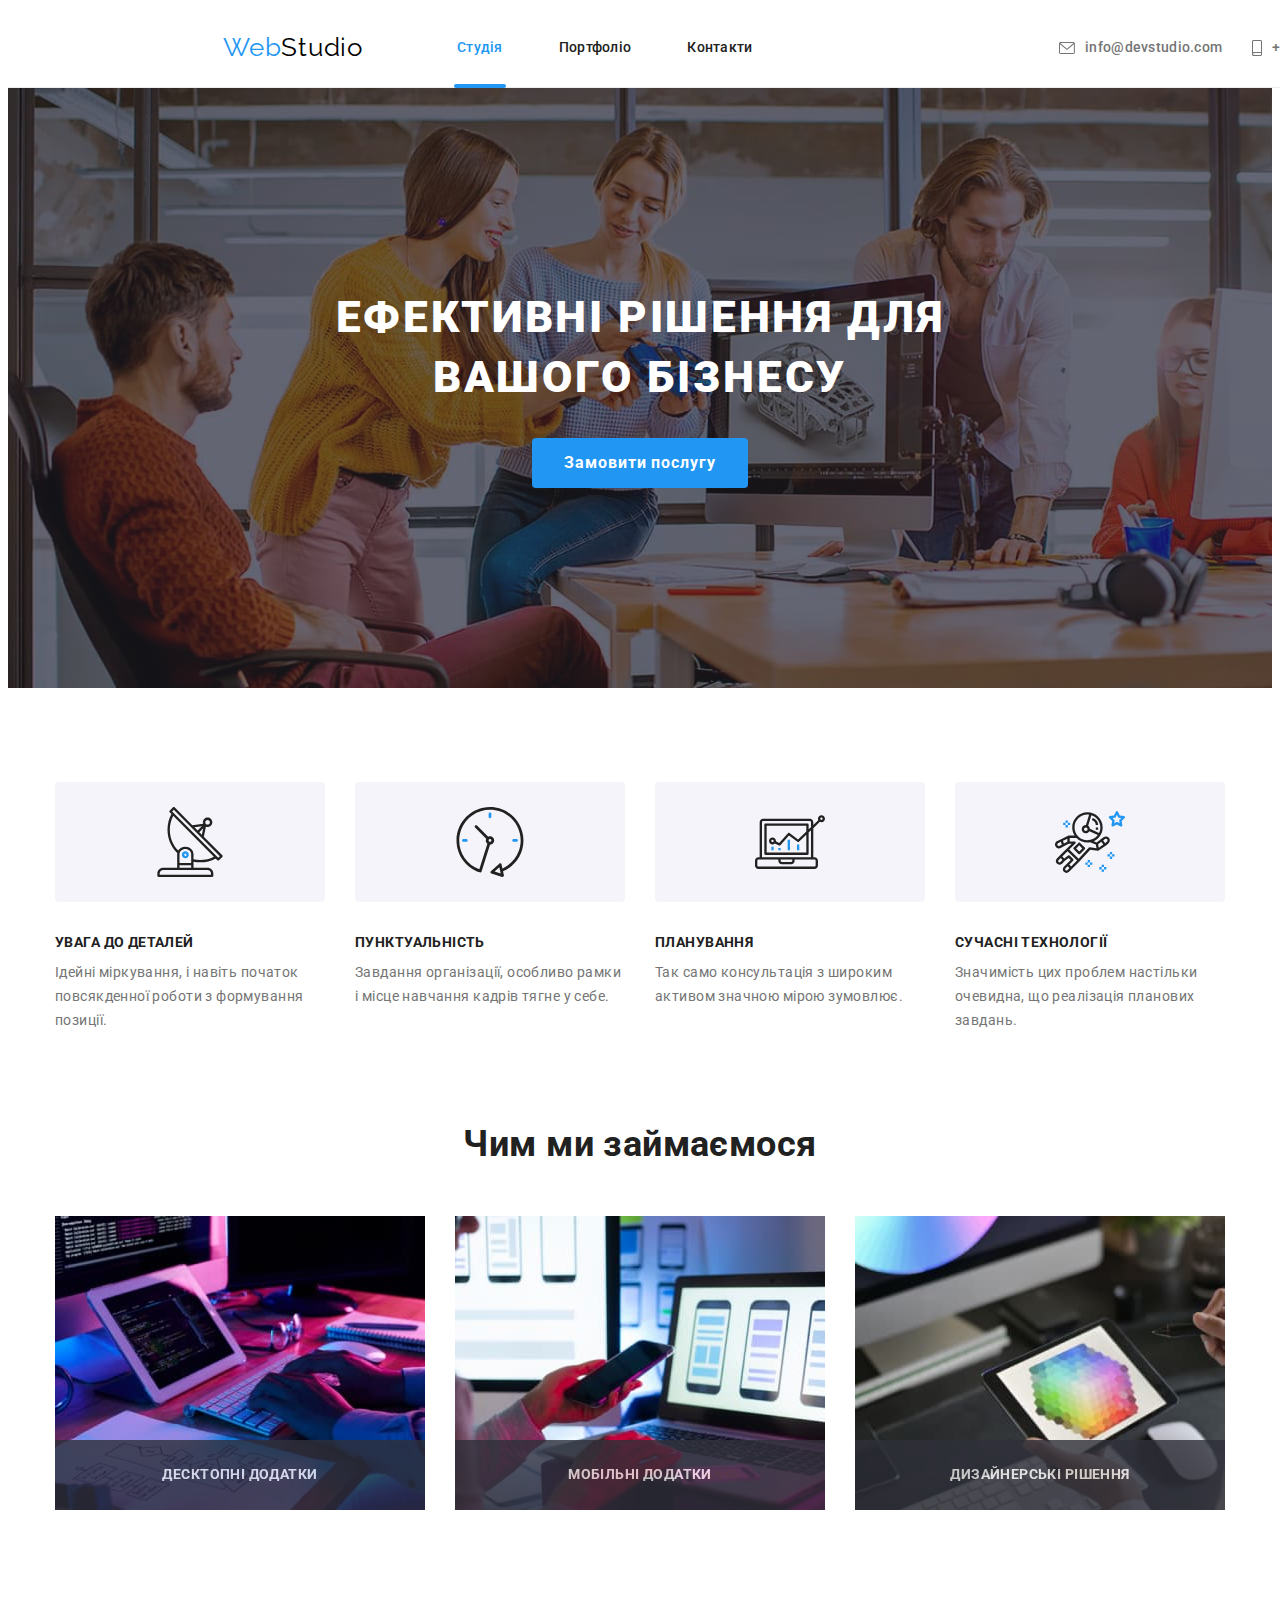
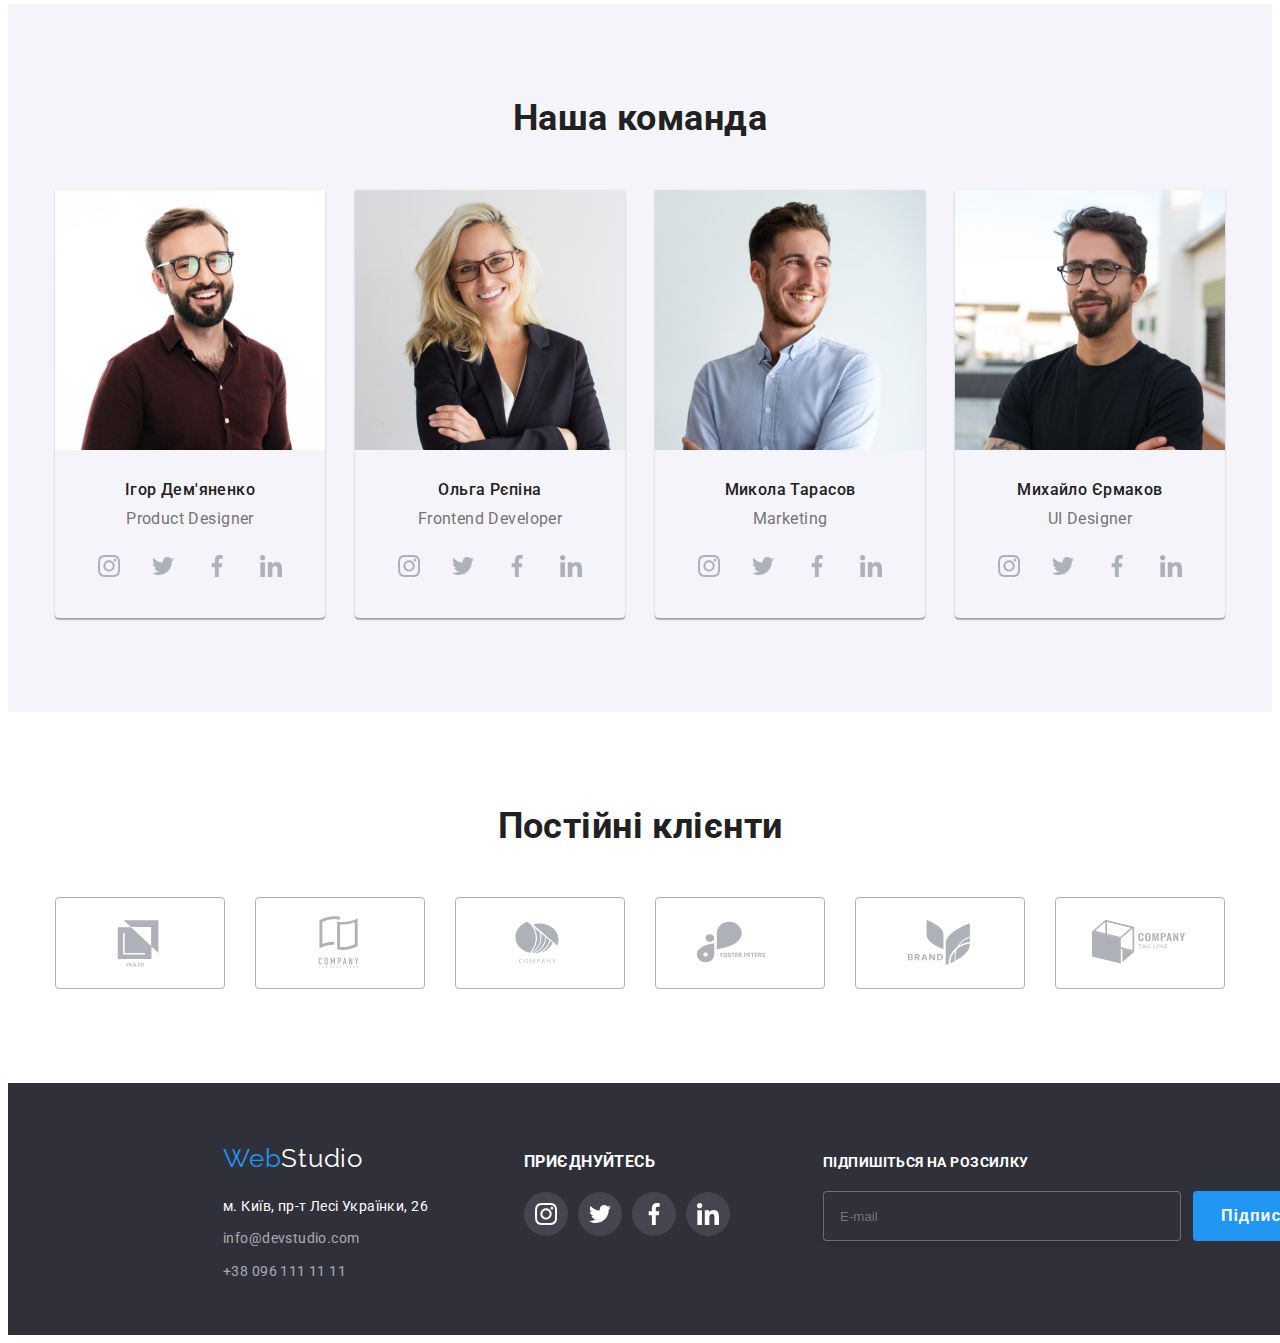
==== commit fb187c2b: "changes focus" ====
--- a/index.html
+++ b/index.html
@@ -22,7 +22,7 @@
 
   <body>
     <header class="headerr">
-      <div class="box-navigation">
+      <div class="container-box">
         <nav class="site-nav">
           <a lang="en" href="./index.html" class="logo"><span class="accent">Web</span>Studio</a>
           <ul class="ul-nav">
@@ -37,16 +37,14 @@
               <svg class="svg-mail">
                 <use href="./img/symbol-defs.svg#icon-mail"></use>
               </svg>
-              info@devstudio.com</a
-            >
+              info@devstudio.com</a>
           </li>
           <li class="item">
             <a href="tel:+380961111111" class="link-connection">
               <svg class="svg-tel">
                 <use href="./img/symbol-defs.svg#icon-smartphone"></use>
               </svg>
-              +38 096 111 11 11</a
-            >
+              +38 096 111 11 11</a>
           </li>
         </ul>
       </div>
--- a/css/main.css
+++ b/css/main.css
@@ -69,6 +69,11 @@
     height: auto;
 }
 
+button {
+    outline: none;
+}
+
+
 
 
  /*Header*/
@@ -154,10 +159,6 @@
     margin-bottom: 50px;
 }
 
-/* .box {
-    margin: 0 auto;
-    width: 1200px;
-} */
 
 .headerr {
     width: 1600px;
@@ -175,18 +176,12 @@
     width: 1200px;
 }
 
-/* .container-work {
+.container-box {
+    display: flex;
+    padding-left: 15px;
+    padding-right: 15px;
+    margin: 0 auto;
     width: 1200px;
-    height: 248px;
-    padding: 0px 15px;
-    margin: 0 auto;
-} */
-
-.box-navigation {
-    display: flex;
-    padding: 0 15px;
-    margin-left: 215px;
-    margin-right: 215px;
 }
 
 .connection-nav {
@@ -228,29 +223,6 @@
     color: var(--accent-color);
     position: relative;
 }
-
- /* .current::after {
-    position: absolute;
-    content: "";
-    transition: opacity 250ms var(--animation);
-    background-color: var(--accent-color);
-    width: 100%;
-    height: 4px;
-    bottom: 0;
-    left: 0;
-    border-radius: 2px; 
-    opacity: 0;
- } */
-
- /* .current:hover::after,
- .current:focus::after {
-    color: var(--accent-color);
-    opacity: 1;
- } */
-
- /* .current {
-    position: relative;
- } */
 
 
 
@@ -619,12 +591,6 @@
     padding-bottom: 94px;
 }
 
-/* .container-about{
-    padding-left: 15px;
-    padding-right: 15px;
-    margin: 0 auto;
-    width: 1200px;
-} */
 
 
 
@@ -649,12 +615,6 @@
     margin-top: 10px;
 }
 
-/* .container-team {
-    padding-left: 15px;
-    padding-right: 15px;
-    margin: 0 auto;
-    width: 1200px;
-} */
 
 .section-team {
     background-color: var(--background-color);
@@ -737,13 +697,6 @@
 /* Clients */
 
 
-/* .container-clients {
-    width: 1200px;
-    margin: 0 auto;
-    padding-left: 15px;
-    padding-right: 15px;
-} */
-
 .section-clients {
     padding-top: 94px;
     padding-bottom: 94px;
@@ -875,6 +828,7 @@
     display: flex;
     justify-content: center;
     margin-bottom: 50px;
+    
 }
 
 .form-button:active,
@@ -899,7 +853,7 @@
     overflow: hidden;
 }
 
-.animation-img:hover .animation-overlay {
+.flex-element:hover .animation-overlay {
     opacity: 1;
     transform: translateY(0);
 }
@@ -932,18 +886,6 @@
     padding: 20px 24px;
 }
 
-/* .animation-overlay {
-    content: "";
-    position: absolute;
-    width: 100%;
-    height: 100%;
-    opacity: 0;
-    transition: transform 250ms var(--animation);
-    transform: translateY(100%);
-    background-color: var(--animation-color);
-} */
-
-
 .flex-element {
     margin-bottom: 30px;
     position: relative;
@@ -971,7 +913,13 @@
 .ul-outline:focus {
     box-shadow: 1px 4px 6px rgba(181, 73, 73, 0.16),
     0px 4px 4px rgba(0, 0, 0, 0.06),
-    0px 1px 1px rgba(0, 0, 0, 0.12);
+    0px 1px 1px rgba(0, 0, 0, 0.12);   
+}
+
+
+.ul-outline:focus .animation-overlay {
+    opacity: 1;
+    transform: translateY(0);
 }
 
 .ul-outline {
@@ -992,15 +940,8 @@
     line-height: 2;
     letter-spacing: 0.06em;
     margin: 0;
-    /* margin: 20px 24px 0px; */
-}
-
-/* .container-project {
-    padding-left: 15px;
-    padding-right: 15px;
-    margin: 0 auto;
-    width: 1200px;
-} */
+}
+
 
 .section-project {
     padding-top: 94px;
@@ -1013,7 +954,6 @@
     line-height: 1.88;
     margin-top: 4px;
     margin-bottom: 0;
-    /* margin: 0px 24px 20px; */
 }
 
 .no-gap {
